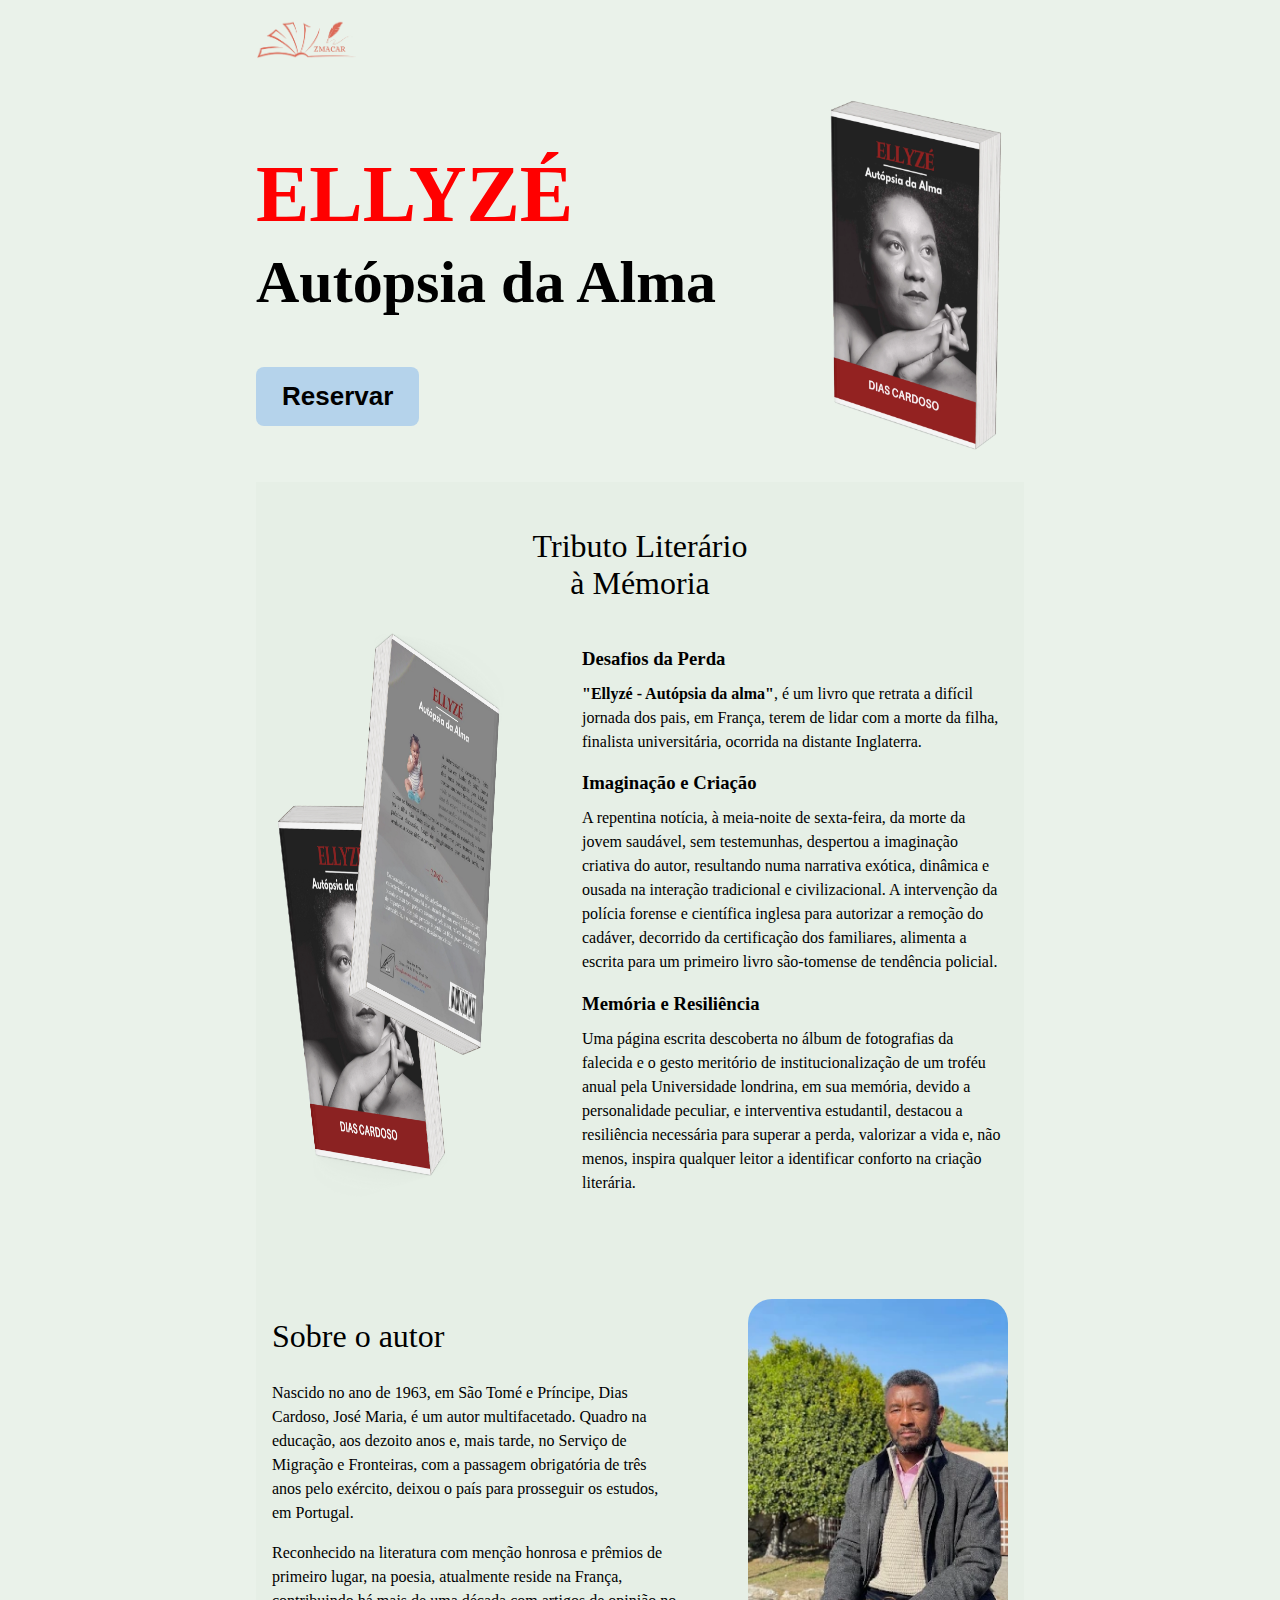
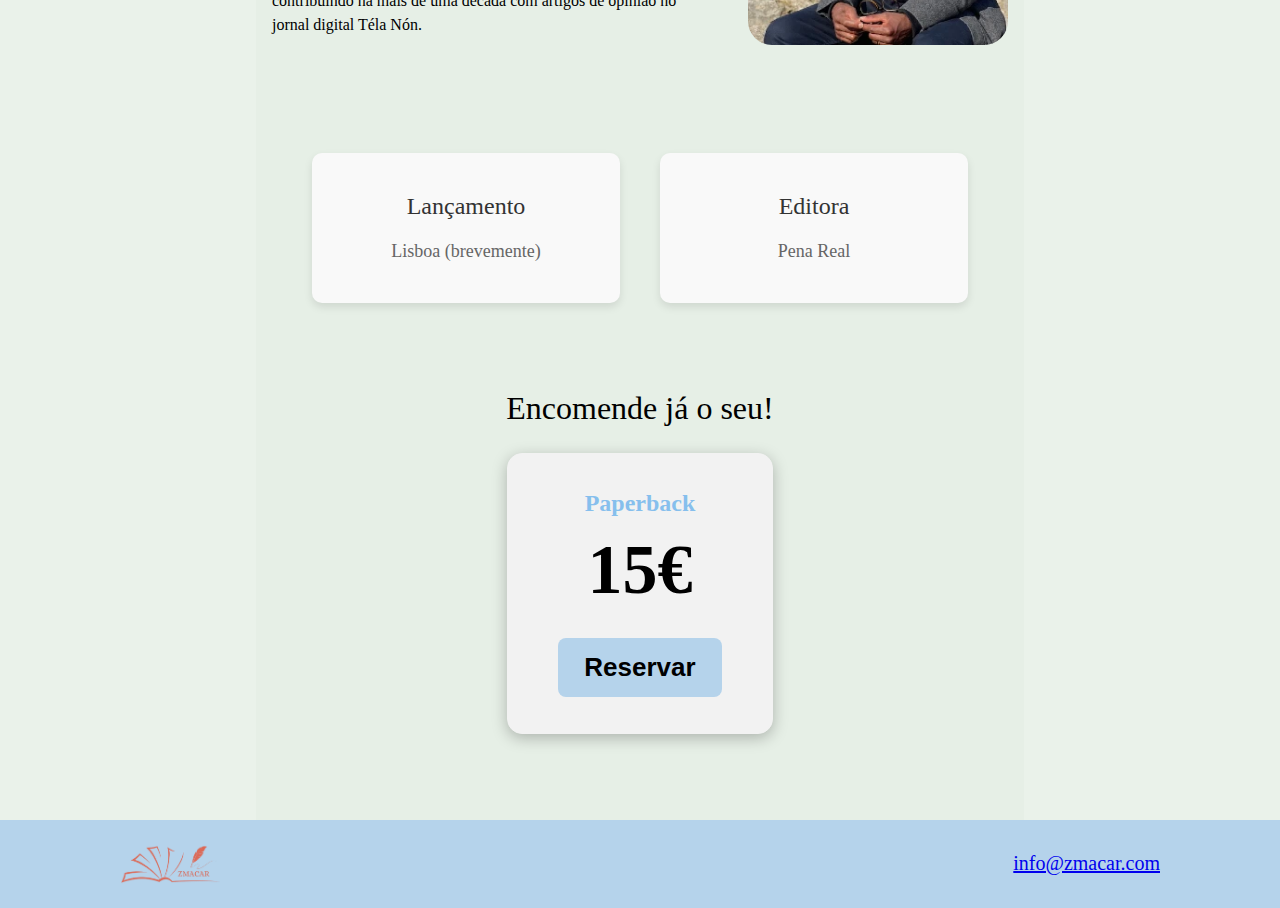
==== index.html @ e700d334 "Added display none to br in mobile version" ====
<!DOCTYPE html>
<html lang="en">
<head>
  <meta charset="UTF-8">
  <meta name="viewport" content="width=device-width, initial-scale=1.0">
  <link rel="icon" href="./images/assets/Favicon.png" type="image/x-icon">
  <title>ZMACAR</title>
  <link rel="stylesheet" href="style.css">
</head>
<body>
  <header>
    <nav>
      <img src="./images/assets/logo.webp" alt="site logo" class="logo">
    </nav>
    <div class="banner">
      <div class="banner-title">
        <h1>ELLYZÉ</h1>
        <h2>Autópsia da Alma</h2>
        <a href="https://buy.stripe.com/3csbJ98083k12888wA" class="btn-desktop">
          <button class="btn">Reservar</button>
        </a>
      </div>
      <img src="./images/assets/capa-color.webp" alt="Books Photos" class="book-cover">
      <a href="https://buy.stripe.com/3csbJ98083k12888wA" class="btn-mobile">
        <button class="btn">Reservar</button>
      </a>
    </div>
  </header>
  <main>
    <section class="book">
      <h2>Tributo Literário <br class="mobile-hide">à Mémoria</h2>
      <div class="book-description">
        <img src="./images/assets/new-cover.png" alt="Book Photos" class="description-cover">
        <div class="book-description-text">
          <div>
            <h3 class="paragraph-title">Desafios da Perda</h3>
            <p class="book-paragraph">
              <strong>"Ellyzé - Autópsia da alma"</strong>, é um livro que retrata a difícil jornada dos pais, em França, terem de lidar com a morte da filha, finalista universitária, ocorrida na distante Inglaterra.
            </p>
          </div>
          <div>
            <h3 class="paragraph-title">Imaginação e Criação</h3>
            <p class="book-paragraph">
              A repentina notícia, à meia-noite de sexta-feira, da morte da jovem saudável, sem testemunhas, despertou a imaginação criativa do autor, resultando numa narrativa exótica, dinâmica e ousada na interação tradicional e civilizacional. A intervenção da polícia forense e científica inglesa para autorizar a remoção do cadáver, decorrido da certificação dos familiares, alimenta a escrita para um primeiro livro são-tomense de tendência policial.
            </p>
          </div>
          <div>
            <h3 class="paragraph-title">Memória e Resiliência</h3>
            <p class="book-paragraph">
             Uma página escrita descoberta no álbum de fotografias da falecida e o gesto meritório de institucionalização de um troféu anual pela Universidade londrina, em sua memória, devido a personalidade peculiar, e interventiva estudantil, destacou a resiliência necessária para superar a perda, valorizar a vida e, não menos, inspira qualquer leitor a identificar conforto na criação literária.
            </p>
          </div>
        </div>
      </div>
    </section>
    <section class="author">
      <div class="author-infos">
        <h2>Sobre o autor</h2>
        <p class="author-paragraph">
          Nascido no ano de 1963, em São Tomé e Príncipe, Dias Cardoso, José Maria, é um autor multifacetado. Quadro na educação, aos dezoito anos e, mais tarde, no Serviço de Migração e Fronteiras, com a passagem obrigatória de três anos pelo exército, deixou o país para prosseguir os estudos, em Portugal.
        </p>
        <p class="author-paragraph">
         Reconhecido na literatura com menção honrosa e prêmios de primeiro lugar, na poesia, atualmente reside na França, contribuindo há mais de uma década com artigos de opinião no jornal digital Téla Nón.
        </p>
      </div>
      <img src="./images/assets/author.webp" alt="Author Photo" class="author-image">
    </section>
    <section class="launch-editor">
      <div class="launch">
        <h2>Lançamento</h2>
        <p>Lisboa (brevemente)</p>
      </div>
      <div class="editor">
        <a href="https://edicoespena.com/">
          <h2>Editora</h2>
          <p>Pena Real</p>
        </a>
      </div>
    </section>
    <section class="price">
      <h2>Encomende já o seu!</h2>
      <div class="card">
        <div class="card-content">
          <h3 class="card-title">Paperback</h3>
          <!-- <h3 class="card-title">ELLYZÉ <br>Autópsia da alma</h3> -->
          <p class="card-price">15€</p>
        </div>
        <!-- <div class="card-content infos">
          <p>capitulos</p>
          <p>outras coisas talvez</p>
        </div> -->
        <a href="https://buy.stripe.com/3csbJ98083k12888wA"><button class="btn">Reservar</button></a>
      </div>
    </section>
  </main>
  <footer>
    <nav>
      <div class="socials">
        <img src="./images/assets/logo.webp" alt="site logo" class="logo">
        <a href="mailto:info@zmacar.com">info@zmacar.com</a>
      </div>
    </nav>
  </footer>
</body>
</html>
---- style.css ----
body {
  background-color: #eaf2ea;
  width: 100%;
  margin: auto;
}

header {
  nav {
    margin-left: 8px;
    margin-top: 12px;
  }
  h1 {
    color: red;
  }
  .book-cover {
    display: block;
    margin: auto;
    width: 200px;
  }
  .banner {
    margin-bottom: 50px;
  }
  .banner-title {
    text-align: center;
    margin-bottom: 24px;
  }
}

.btn {
  border: 0px;
  background-color: #b5d3eb;
  padding: 14px 18px;
  font-size: 18px;
  font-weight: bold;
  border-radius: 8px;

  &:hover {
    color: #ffffff;
  }
}
.btn-desktop {
  display: none;
}
.btn-mobile {
  display: flex;
  align-items: center;
  justify-content: center;
  margin-top: 28px;
  text-decoration: none;
}

main {
  padding: 20px 16px;
  background-color: #e6efe6;

  h2 {
    font-weight: 100;
  }
  .description-cover {
    display: none;
  }
  .paragraph-title {
    margin-bottom: 0;
  }
  .book-paragraph {
    margin-top: 8px;
  }

  .book {
    margin: 24px 0;

    .mobile-hide {
      display: none;
    }
  }

  .author-image {
    display: block;
    margin: auto;
    width: 200px;
    border-radius: 20px;
  }

  .price {
    display: flex;
    flex-direction: column;
    align-items: center;
    margin: 36px 0 32px;
    text-align: center;
  }
  .card {
    border: 1px solid #f2f2f2;
    border-radius: 15px;
    width: 110px;
    box-shadow: 0px 4px 15px 0px rgba(0, 0, 0, 0.25);
    padding: 24px;
    background-color: #f2f2f2;
  }
  .card-content {
    padding: 0 0 16px;
  }
  .card-content h3,
  .card-content p {
    margin: 0;
    padding-left: 0;
  }
  /* .card .card-content:first-of-type {
    border-bottom: 1px solid #ded8d8;
  } */
  .card-title {
    font-size: 18px;
    color: #86bfed;
  }
  .card-price {
    font-size: 40px;
    font-weight: bold;
    margin-bottom: 16px;
  }
  .infos {
    padding: 24px 0;
  }
}

.launch-editor {
  display: flex;
  /* justify-content: space-around; */
  margin: 40px 0;
  padding: 0;
  /* background-color: #fff; */
  border-radius: 10px;
  /* box-shadow: 0px 4px 15px 0px rgba(0, 0, 0, 0.1); */

  a {
    text-decoration: none;
  }

  .launch,
  .editor {
    flex: 1;
    margin: 0 20px;
    text-align: center;
    padding: 0;
    background-color: #f9f9f9;
    border-radius: 10px;
    box-shadow: 0px 4px 8px rgba(0, 0, 0, 0.1);
  }

  .editor {
    display: flex;
    justify-content: center;
    align-items: center;
  }

  h2 {
    font-size: 20px;
    color: #333;
    margin-bottom: 10px;
  }

  p {
    font-size: 18px;
    color: #666;
  }

  .launch:hover,
  .editor:hover {
    background-color: #f0f0f0;
  }

  .launch:hover h2,
  .launch:hover p,
  .editor:hover h2,
  .editor:hover p {
    color: #444;
  }
}

.logo {
  width: 50px;
}

footer {
  position: absolute;
  width: 100%;
  right: 0;
  background-color: #b5d3eb;

  .socials {
    display: flex;
    padding: 24px;
    justify-content: space-between;
    align-items: center
  }
}

@media (min-width: 768px) {
  body {
    width: 768px;
  }

  header {
    margin-top: 20px;

    nav {
      margin-left: 0px;
    }
    h1 {
      font-size: 80px;
      margin-bottom: 0;
    }
    h2 {
      font-size: 60px;
      margin-top: 8px;
    }
    .book-cover {
      margin: 0;
      width: 216px;
    }
    .banner {
      margin: auto 0;
      display: flex;
      justify-content: space-between;
      padding: 32px 0;
    }
    .banner-title {
      text-align: left;
    }
  }

  .btn {
    padding: 14px 26px;
    font-size: 26px;
  }
  .btn-mobile {
    display: none;
  }
  .btn-desktop {
    display: block;
  }

  main {
    section {
      margin: 80px 0;
    }
    h2 {
      font-size: 32px;
      font-weight: 100;
    }
    p {
      line-height: 1.5;
    }
    .book {
      h2 {
        text-align: center;
      }
      .mobile-hide {
        display: block;
      }
    }
    .book-description {
      display: flex;
      gap: 70px;
    }
    .description-cover {
      display: block;
      width: 240px;
    }
    .paragraph-title {
      margin-bottom: 0;
    }
    .book-paragraph {
      margin-top: 12px;
    }

    .author {
      display: flex;
      gap: 70px;
    }
    .author-image {
      width: 260px;
      border-radius: 24px;
    }

    .price {
      display: flex;
      flex-direction: column;
      align-items: center;
      margin: 36px 0 66px;
    }
    .card {
      border: 1px solid #f2f2f2;
      border-radius: 15px;
      width: 26%;
      box-shadow: 0px 4px 15px 0px rgba(0, 0, 0, 0.25);
      padding: 36px;
      background-color: #f2f2f2;
    }
    .card-content {
      padding: 0 0 16px;
    }
    .card-content h3,
    .card-content p {
      margin: 0;
      padding-left: 0;
    }
    /* .card .card-content:first-of-type {
      border-bottom: 1px solid #ded8d8;
    } */
    .card-title {
      font-size: 24px;
      color: #86bfed;
    }
    .card-price {
      font-size: 70px;
      font-weight: bold;
      margin-bottom: 16px;
    }
    .infos {
      padding: 24px 0;
    }
  }

  .launch-editor {
    justify-content: space-around;
    margin: 40px 0;
    padding: 20px;

    .launch,
    .editor {
      flex: 1;
      margin: 0 20px;
      text-align: center;
      padding: 20px;
      background-color: #f9f9f9;
      border-radius: 10px;
      box-shadow: 0px 4px 8px rgba(0, 0, 0, 0.1);
    }

    .editor {
      display: flex;
      justify-content: center;
      align-items: center;
    }

    h2 {
      font-size: 24px;
    }
  }

  footer {
    position: absolute;
    width: 100%;
    right: 0;
    background-color: #b5d3eb;

    .socials {
      padding: 24px 120px;

      a {
        font-size: 20px;
      }
    }
  }
  .logo {
    width: 100px;
  }
}
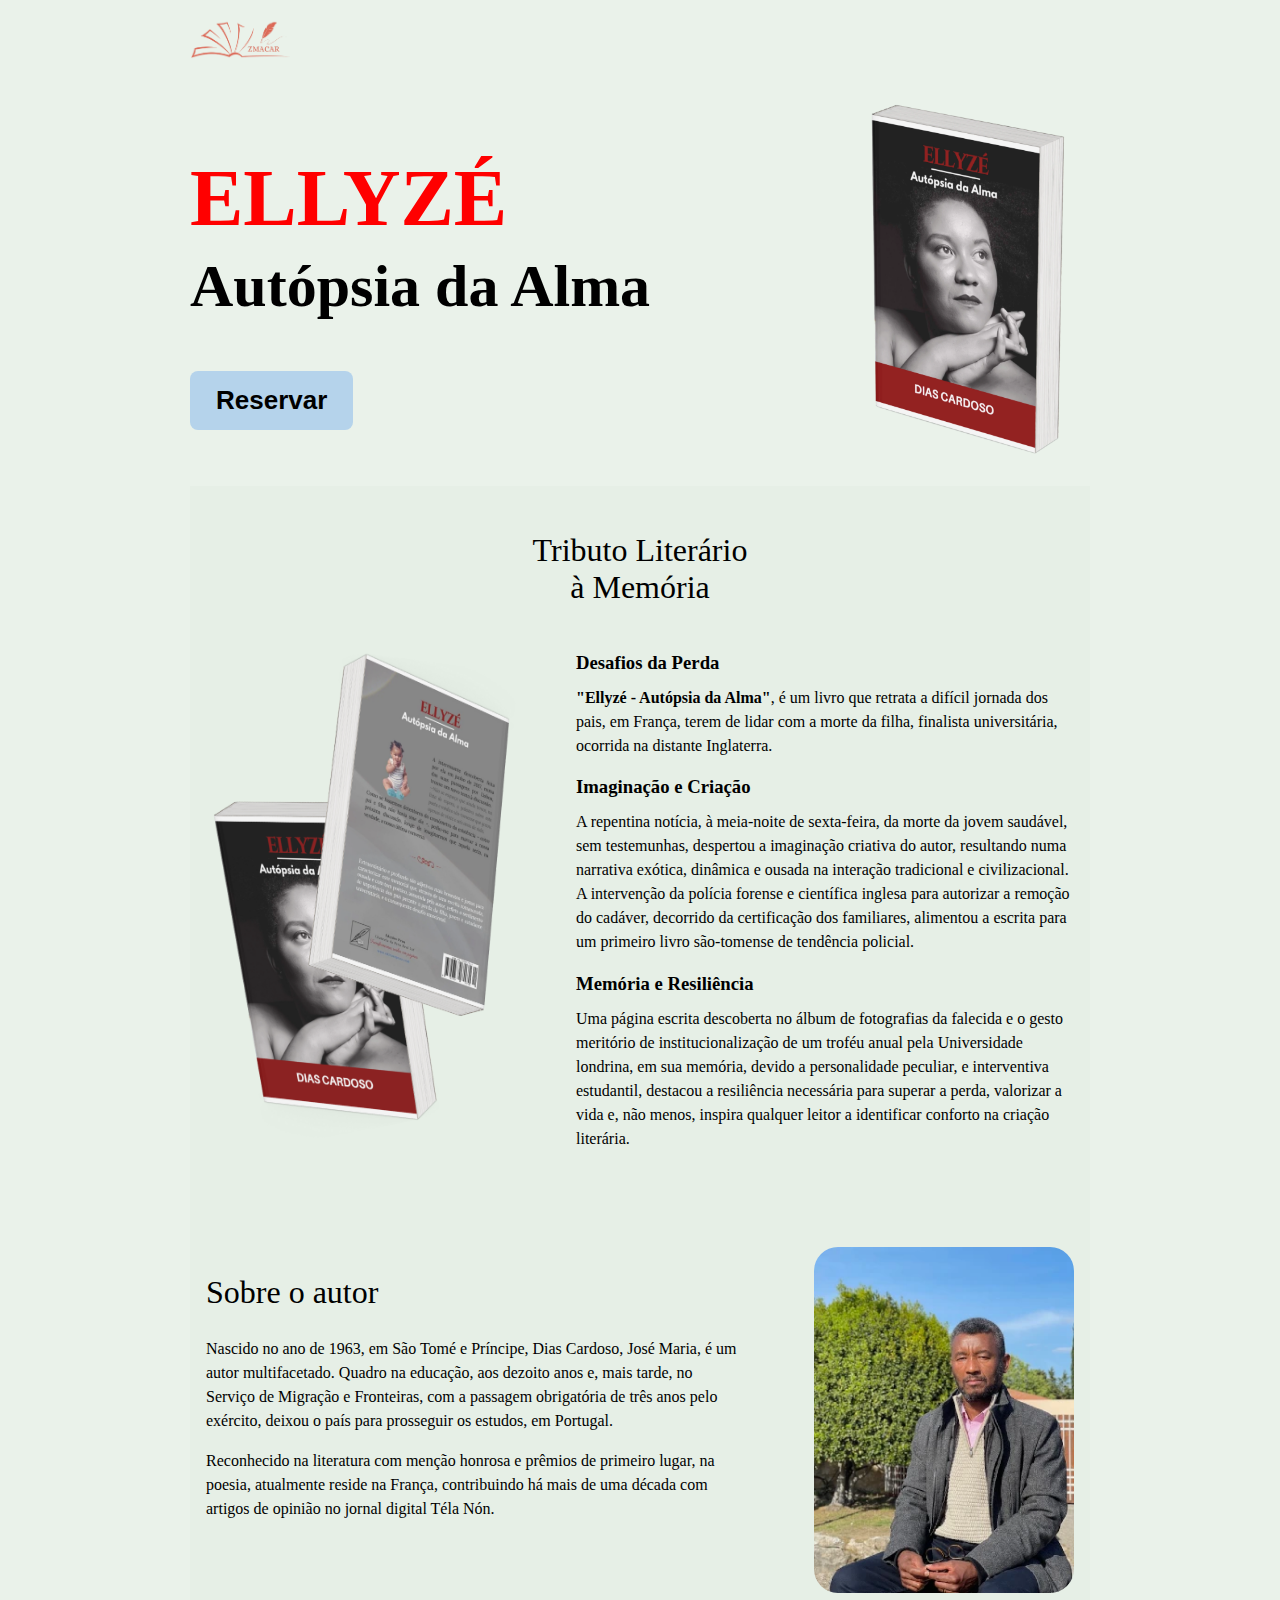
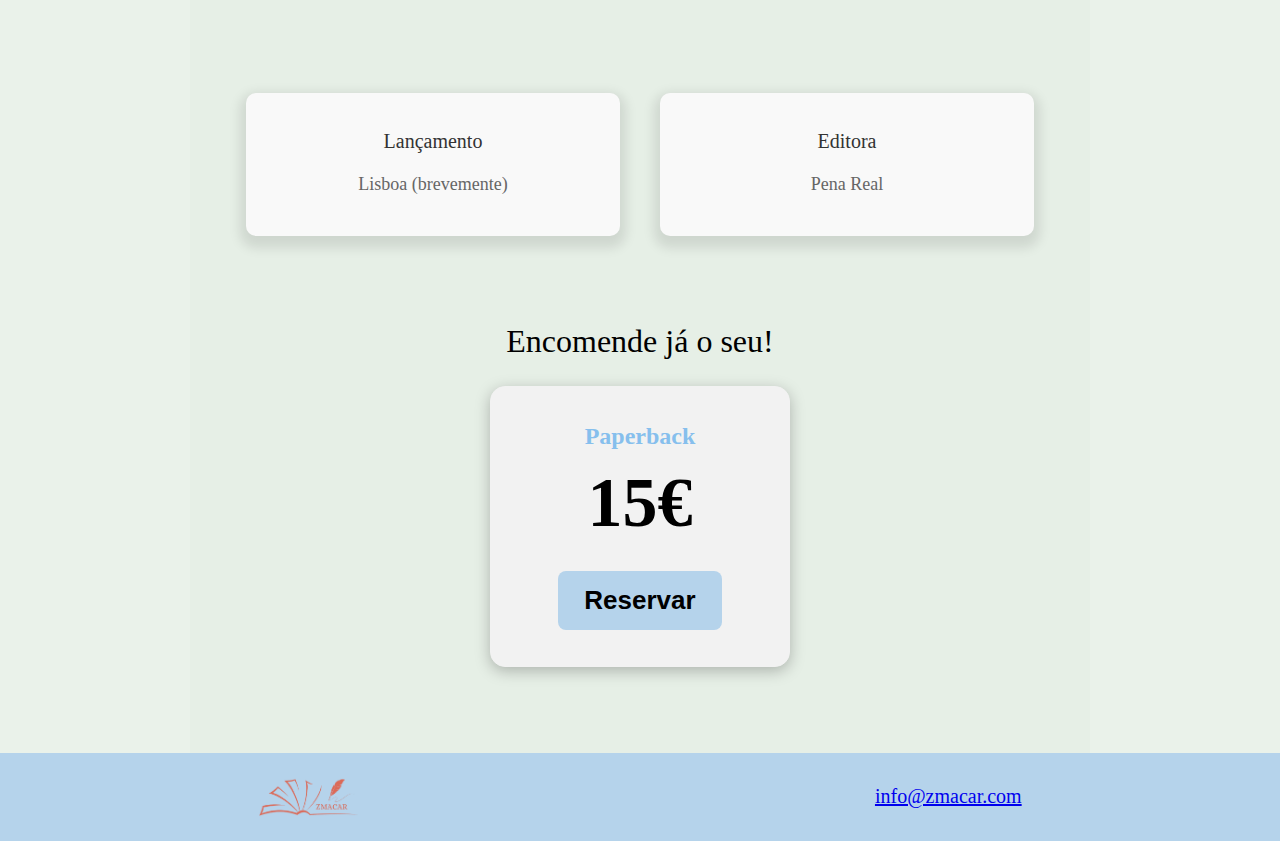
==== commit e8d8ebc2: "Updated syntax errors" ====
--- a/index.html
+++ b/index.html
@@ -28,20 +28,20 @@
   </header>
   <main>
     <section class="book">
-      <h2>Tributo Literário <br class="mobile-hide">à Mémoria</h2>
+      <h2>Tributo Literário <br class="mobile-hide">à Memória</h2>
       <div class="book-description">
         <img src="./images/assets/new-cover.png" alt="Book Photos" class="description-cover">
         <div class="book-description-text">
           <div>
             <h3 class="paragraph-title">Desafios da Perda</h3>
             <p class="book-paragraph">
-              <strong>"Ellyzé - Autópsia da alma"</strong>, é um livro que retrata a difícil jornada dos pais, em França, terem de lidar com a morte da filha, finalista universitária, ocorrida na distante Inglaterra.
+              <strong>"Ellyzé - Autópsia da Alma"</strong>, é um livro que retrata a difícil jornada dos pais, em França, terem de lidar com a morte da filha, finalista universitária, ocorrida na distante Inglaterra.
             </p>
           </div>
           <div>
             <h3 class="paragraph-title">Imaginação e Criação</h3>
             <p class="book-paragraph">
-              A repentina notícia, à meia-noite de sexta-feira, da morte da jovem saudável, sem testemunhas, despertou a imaginação criativa do autor, resultando numa narrativa exótica, dinâmica e ousada na interação tradicional e civilizacional. A intervenção da polícia forense e científica inglesa para autorizar a remoção do cadáver, decorrido da certificação dos familiares, alimenta a escrita para um primeiro livro são-tomense de tendência policial.
+              A repentina notícia, à meia-noite de sexta-feira, da morte da jovem saudável, sem testemunhas, despertou a imaginação criativa do autor, resultando numa narrativa exótica, dinâmica e ousada na interação tradicional e civilizacional. A intervenção da polícia forense e científica inglesa para autorizar a remoção do cadáver, decorrido da certificação dos familiares, alimentou a escrita para um primeiro livro são-tomense de tendência policial.
             </p>
           </div>
           <div>
--- a/style.css
+++ b/style.css
@@ -5,25 +5,31 @@
 }
 
 header {
-  nav {
-    margin-left: 8px;
-    margin-top: 12px;
-  }
-  h1 {
-    color: red;
-  }
-  .book-cover {
-    display: block;
-    margin: auto;
-    width: 200px;
-  }
-  .banner {
-    margin-bottom: 50px;
-  }
-  .banner-title {
-    text-align: center;
-    margin-bottom: 24px;
-  }
+  margin-top: 20px;
+}
+
+header nav {
+  margin-left: 8px;
+  margin-top: 12px;
+}
+
+header h1 {
+  color: red;
+}
+
+header .book-cover {
+  display: block;
+  margin: auto;
+  width: 200px;
+}
+
+header .banner {
+  margin-bottom: 50px;
+}
+
+header .banner-title {
+  text-align: center;
+  margin-bottom: 24px;
 }
 
 .btn {
@@ -33,14 +39,16 @@
   font-size: 18px;
   font-weight: bold;
   border-radius: 8px;
-
-  &:hover {
-    color: #ffffff;
-  }
-}
+}
+
+.btn:hover {
+  color: #ffffff;
+}
+
 .btn-desktop {
   display: none;
 }
+
 .btn-mobile {
   display: flex;
   align-items: center;
@@ -52,127 +60,136 @@
 main {
   padding: 20px 16px;
   background-color: #e6efe6;
-
-  h2 {
-    font-weight: 100;
-  }
-  .description-cover {
-    display: none;
-  }
-  .paragraph-title {
-    margin-bottom: 0;
-  }
-  .book-paragraph {
-    margin-top: 8px;
-  }
-
-  .book {
-    margin: 24px 0;
-
-    .mobile-hide {
-      display: none;
-    }
-  }
-
-  .author-image {
-    display: block;
-    margin: auto;
-    width: 200px;
-    border-radius: 20px;
-  }
-
-  .price {
-    display: flex;
-    flex-direction: column;
-    align-items: center;
-    margin: 36px 0 32px;
-    text-align: center;
-  }
-  .card {
-    border: 1px solid #f2f2f2;
-    border-radius: 15px;
-    width: 110px;
-    box-shadow: 0px 4px 15px 0px rgba(0, 0, 0, 0.25);
-    padding: 24px;
-    background-color: #f2f2f2;
-  }
-  .card-content {
-    padding: 0 0 16px;
-  }
-  .card-content h3,
-  .card-content p {
-    margin: 0;
-    padding-left: 0;
-  }
-  /* .card .card-content:first-of-type {
-    border-bottom: 1px solid #ded8d8;
-  } */
-  .card-title {
-    font-size: 18px;
-    color: #86bfed;
-  }
-  .card-price {
-    font-size: 40px;
-    font-weight: bold;
-    margin-bottom: 16px;
-  }
-  .infos {
-    padding: 24px 0;
-  }
+}
+
+main h2 {
+  font-weight: 100;
+}
+
+main .description-cover {
+  display: none;
+}
+
+main .paragraph-title {
+  margin-bottom: 0;
+}
+
+main .book-paragraph {
+  margin-top: 8px;
+}
+
+main .book {
+  margin: 24px 0;
+}
+
+main .book .mobile-hide {
+  display: none;
+}
+
+main .author-image {
+  display: block;
+  margin: auto;
+  width: 200px;
+  border-radius: 20px;
+}
+
+main .price {
+  display: flex;
+  flex-direction: column;
+  align-items: center;
+  margin: 36px 0 32px;
+  text-align: center;
+}
+
+main .card {
+  border: 1px solid #f2f2f2;
+  border-radius: 15px;
+  width: 110px;
+  box-shadow: 0px 4px 15px 0px rgba(0, 0, 0, 0.25);
+  padding: 24px;
+  background-color: #f2f2f2;
+}
+
+main .card-content {
+  padding: 0 0 16px;
+}
+
+main .card-content h3,
+main .card-content p {
+  margin: 0;
+  padding-left: 0;
+}
+
+main .card-title {
+  font-size: 18px;
+  color: #86bfed;
+}
+
+main .card-price {
+  font-size: 40px;
+  font-weight: bold;
+  margin-bottom: 16px;
+}
+
+main .infos {
+  padding: 24px 0;
 }
 
 .launch-editor {
   display: flex;
-  /* justify-content: space-around; */
   margin: 40px 0;
   padding: 0;
-  /* background-color: #fff; */
   border-radius: 10px;
-  /* box-shadow: 0px 4px 15px 0px rgba(0, 0, 0, 0.1); */
-
-  a {
-    text-decoration: none;
-  }
-
-  .launch,
-  .editor {
-    flex: 1;
-    margin: 0 20px;
-    text-align: center;
-    padding: 0;
-    background-color: #f9f9f9;
-    border-radius: 10px;
-    box-shadow: 0px 4px 8px rgba(0, 0, 0, 0.1);
-  }
-
-  .editor {
-    display: flex;
-    justify-content: center;
-    align-items: center;
-  }
-
-  h2 {
-    font-size: 20px;
-    color: #333;
-    margin-bottom: 10px;
-  }
-
-  p {
-    font-size: 18px;
-    color: #666;
-  }
-
-  .launch:hover,
-  .editor:hover {
-    background-color: #f0f0f0;
-  }
-
-  .launch:hover h2,
-  .launch:hover p,
-  .editor:hover h2,
-  .editor:hover p {
-    color: #444;
-  }
+}
+
+.launch-editor a {
+  text-decoration: none;
+}
+
+.launch-editor .launch,
+.launch-editor .editor {
+  flex: 1;
+  margin: 0 12px;
+  text-align: center;
+  padding: 0;
+  background-color: #f9f9f9;
+  border-radius: 10px;
+  box-shadow: 0px 6px 12px 6px rgba(0, 0, 0, 0.1);
+}
+
+.launch-editor .editor {
+  display: flex;
+  justify-content: center;
+  align-items: center;
+}
+
+.launch-editor h2 {
+  font-size: 20px;
+  color: #333;
+  margin-bottom: 10px;
+}
+
+.launch-editor p {
+  font-size: 18px;
+  color: #666;
+}
+
+.launch-editor .launch:hover,
+.launch-editor .editor:hover,
+.launch-editor .launch:active,
+.launch-editor .editor:active {
+  background-color: #f0f0f0;
+}
+
+.launch-editor .launch:hover h2,
+.launch-editor .launch:hover p,
+.launch-editor .editor:hover h2,
+.launch-editor .editor:hover p,
+.launch-editor .launch:active h2,
+.launch-editor .launch:active p,
+.launch-editor .editor:active h2,
+.launch-editor .editor:active p {
+  color: #444;
 }
 
 .logo {
@@ -184,183 +201,180 @@
   width: 100%;
   right: 0;
   background-color: #b5d3eb;
-
-  .socials {
-    display: flex;
-    padding: 24px;
-    justify-content: space-between;
-    align-items: center
-  }
+}
+
+footer .socials {
+  display: flex;
+  padding: 24px;
+  justify-content: space-between;
+  align-items: center;
 }
 
 @media (min-width: 768px) {
   body {
-    width: 768px;
+    width: 900px;
   }
 
   header {
     margin-top: 20px;
-
-    nav {
-      margin-left: 0px;
-    }
-    h1 {
-      font-size: 80px;
-      margin-bottom: 0;
-    }
-    h2 {
-      font-size: 60px;
-      margin-top: 8px;
-    }
-    .book-cover {
-      margin: 0;
-      width: 216px;
-    }
-    .banner {
-      margin: auto 0;
-      display: flex;
-      justify-content: space-between;
-      padding: 32px 0;
-    }
-    .banner-title {
-      text-align: left;
-    }
+  }
+
+  header nav {
+    margin-left: 0px;
+  }
+
+  header h1 {
+    font-size: 80px;
+    margin-bottom: 0;
+  }
+
+  header h2 {
+    font-size: 60px;
+    margin-top: 8px;
+  }
+
+  header .book-cover {
+    margin: 0;
+    width: 244px;
+  }
+
+  header .banner {
+    margin: auto 0;
+    display: flex;
+    justify-content: space-between;
+    padding: 36px 0 32px;
+  }
+
+  header .banner-title {
+    text-align: left;
   }
 
   .btn {
     padding: 14px 26px;
     font-size: 26px;
   }
+
   .btn-mobile {
     display: none;
   }
+
   .btn-desktop {
     display: block;
   }
 
-  main {
-    section {
-      margin: 80px 0;
-    }
-    h2 {
-      font-size: 32px;
-      font-weight: 100;
-    }
-    p {
-      line-height: 1.5;
-    }
-    .book {
-      h2 {
-        text-align: center;
-      }
-      .mobile-hide {
-        display: block;
-      }
-    }
-    .book-description {
-      display: flex;
-      gap: 70px;
-    }
-    .description-cover {
-      display: block;
-      width: 240px;
-    }
-    .paragraph-title {
-      margin-bottom: 0;
-    }
-    .book-paragraph {
-      margin-top: 12px;
-    }
-
-    .author {
-      display: flex;
-      gap: 70px;
-    }
-    .author-image {
-      width: 260px;
-      border-radius: 24px;
-    }
-
-    .price {
-      display: flex;
-      flex-direction: column;
-      align-items: center;
-      margin: 36px 0 66px;
-    }
-    .card {
-      border: 1px solid #f2f2f2;
-      border-radius: 15px;
-      width: 26%;
-      box-shadow: 0px 4px 15px 0px rgba(0, 0, 0, 0.25);
-      padding: 36px;
-      background-color: #f2f2f2;
-    }
-    .card-content {
-      padding: 0 0 16px;
-    }
-    .card-content h3,
-    .card-content p {
-      margin: 0;
-      padding-left: 0;
-    }
-    /* .card .card-content:first-of-type {
-      border-bottom: 1px solid #ded8d8;
-    } */
-    .card-title {
-      font-size: 24px;
-      color: #86bfed;
-    }
-    .card-price {
-      font-size: 70px;
-      font-weight: bold;
-      margin-bottom: 16px;
-    }
-    .infos {
-      padding: 24px 0;
-    }
+  main section {
+    margin: 80px 0;
+  }
+
+  main h2 {
+    font-size: 32px;
+    font-weight: 100;
+  }
+
+  main p {
+    line-height: 1.5;
+  }
+
+  main .book h2 {
+    text-align: center;
+  }
+
+  main .book .mobile-hide {
+    display: block;
+  }
+
+  main .book-description {
+    display: flex;
+    align-items: center;
+    gap: 50px;
+  }
+
+  main .description-cover {
+    display: block;
+    width: 320px;
+    height: 500px;
+  }
+
+  main .paragraph-title {
+    margin-bottom: 0;
+  }
+
+  main .book-paragraph {
+    margin-top: 12px;
+  }
+
+  main .author {
+    display: flex;
+    gap: 70px;
+  }
+
+  main .author-image {
+    width: 260px;
+    border-radius: 24px;
+  }
+
+  main .price {
+    display: flex;
+    flex-direction: column;
+    align-items: center;
+    margin: 36px 0 66px;
+  }
+
+  main .card {
+    border: 1px solid #f2f2f2;
+    border-radius: 15px;
+    width: 26%;
+    box-shadow: 0px 4px 15px 0px rgba(0, 0, 0, 0.25);
+    padding: 36px;
+    background-color: #f2f2f2;
+  }
+
+  main .card-content {
+    padding: 0 0 16px;
+  }
+
+  main .card-content h3,
+  main .card-content p {
+    margin: 0;
+    padding-left: 0;
+  }
+
+  main .card-title {
+    font-size: 24px;
+    color: #86bfed;
+  }
+
+  main .card-price {
+    font-size: 70px;
+    font-weight: bold;
+    margin-bottom: 16px;
+  }
+
+  main .infos {
+    padding: 24px 0;
   }
 
   .launch-editor {
     justify-content: space-around;
     margin: 40px 0;
     padding: 20px;
-
-    .launch,
-    .editor {
-      flex: 1;
-      margin: 0 20px;
-      text-align: center;
-      padding: 20px;
-      background-color: #f9f9f9;
-      border-radius: 10px;
-      box-shadow: 0px 4px 8px rgba(0, 0, 0, 0.1);
-    }
-
-    .editor {
-      display: flex;
-      justify-content: center;
-      align-items: center;
-    }
-
-    h2 {
-      font-size: 24px;
-    }
-  }
-
-  footer {
-    position: absolute;
-    width: 100%;
-    right: 0;
-    background-color: #b5d3eb;
-
-    .socials {
-      padding: 24px 120px;
-
-      a {
-        font-size: 20px;
-      }
-    }
-  }
+  }
+
+  .launch-editor .launch,
+  .launch-editor .editor {
+    margin: 0 20px;
+    padding: 20px;
+  }
+
+  footer .socials {
+    padding: 24px 0px;
+    justify-content: space-around;
+  }
+
+  footer .socials a {
+    font-size: 20px;
+  }
+
   .logo {
     width: 100px;
   }
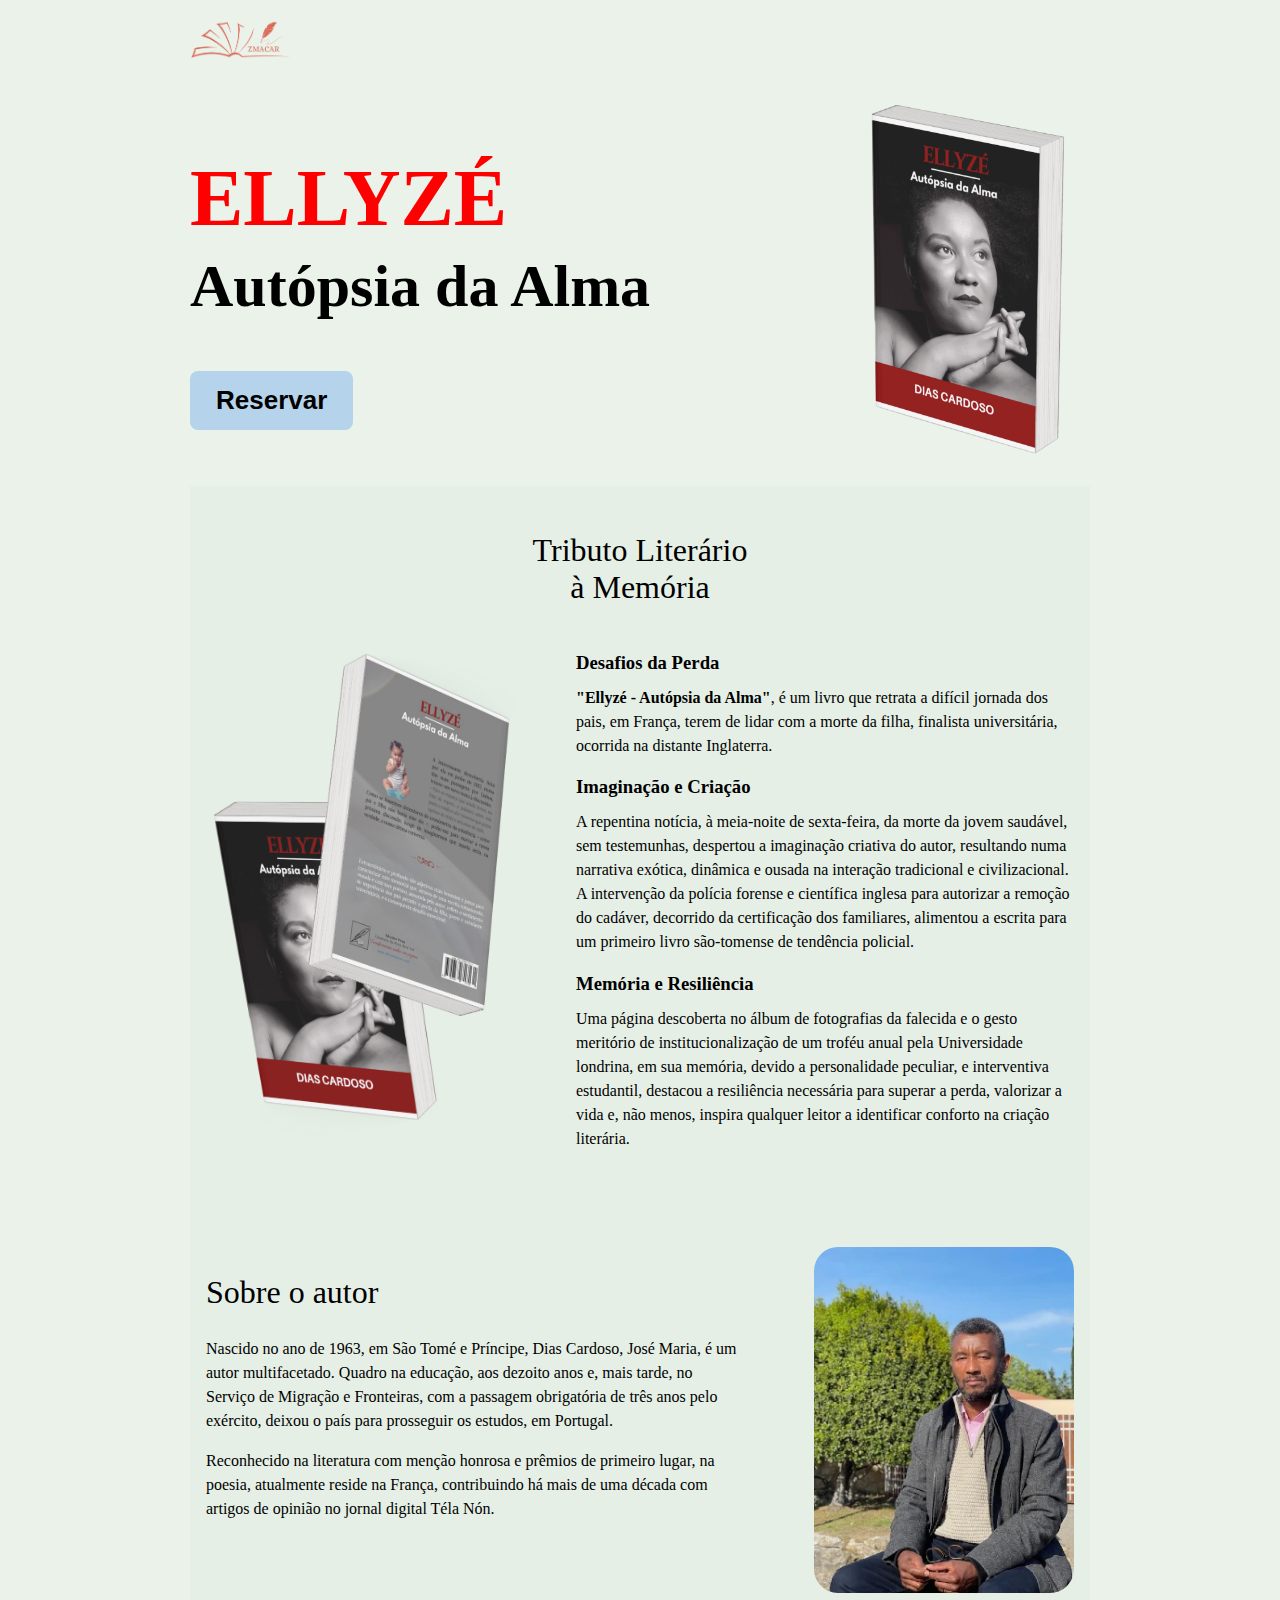
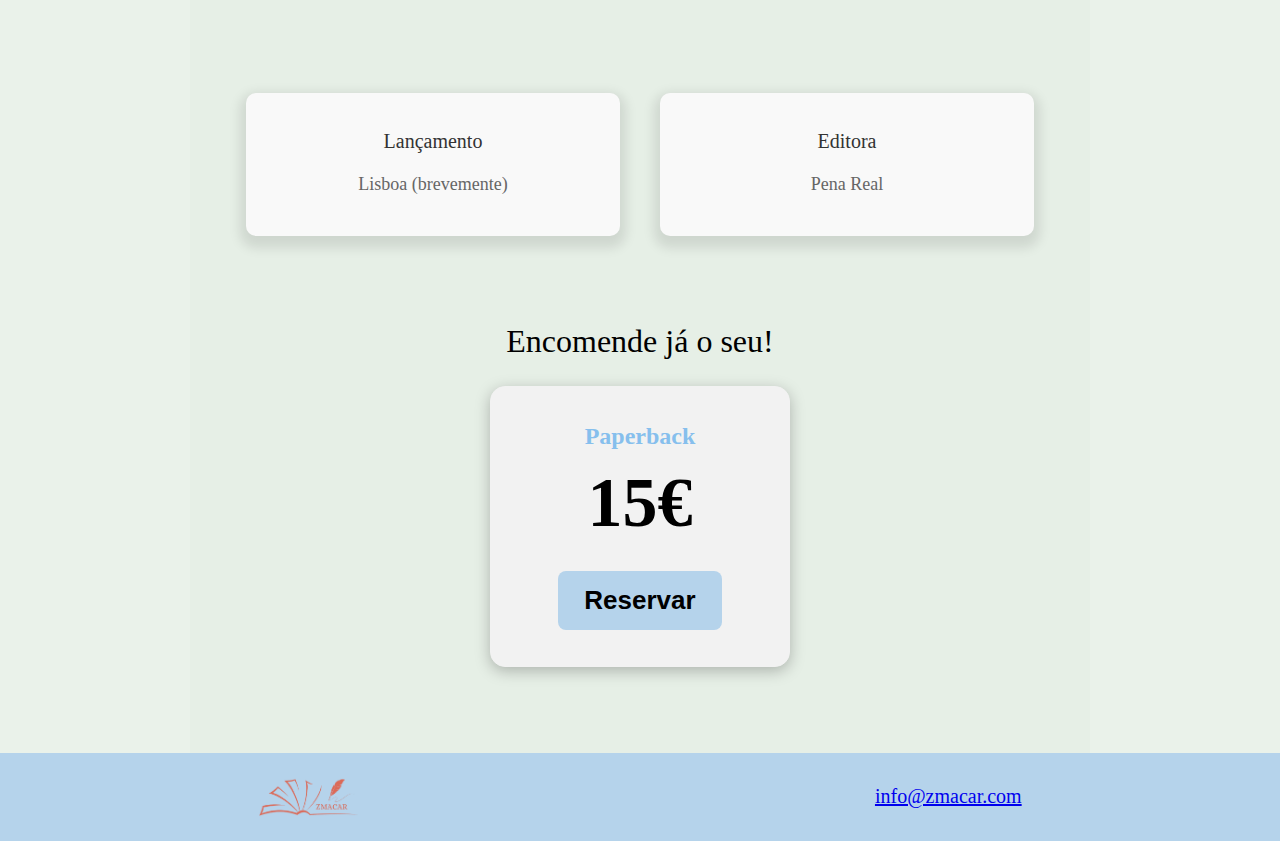
==== commit 2e58d177: "Removed 'escrita' in section book" ====
--- a/index.html
+++ b/index.html
@@ -47,7 +47,7 @@
           <div>
             <h3 class="paragraph-title">Memória e Resiliência</h3>
             <p class="book-paragraph">
-             Uma página escrita descoberta no álbum de fotografias da falecida e o gesto meritório de institucionalização de um troféu anual pela Universidade londrina, em sua memória, devido a personalidade peculiar, e interventiva estudantil, destacou a resiliência necessária para superar a perda, valorizar a vida e, não menos, inspira qualquer leitor a identificar conforto na criação literária.
+             Uma página descoberta no álbum de fotografias da falecida e o gesto meritório de institucionalização de um troféu anual pela Universidade londrina, em sua memória, devido a personalidade peculiar, e interventiva estudantil, destacou a resiliência necessária para superar a perda, valorizar a vida e, não menos, inspira qualquer leitor a identificar conforto na criação literária.
             </p>
           </div>
         </div>
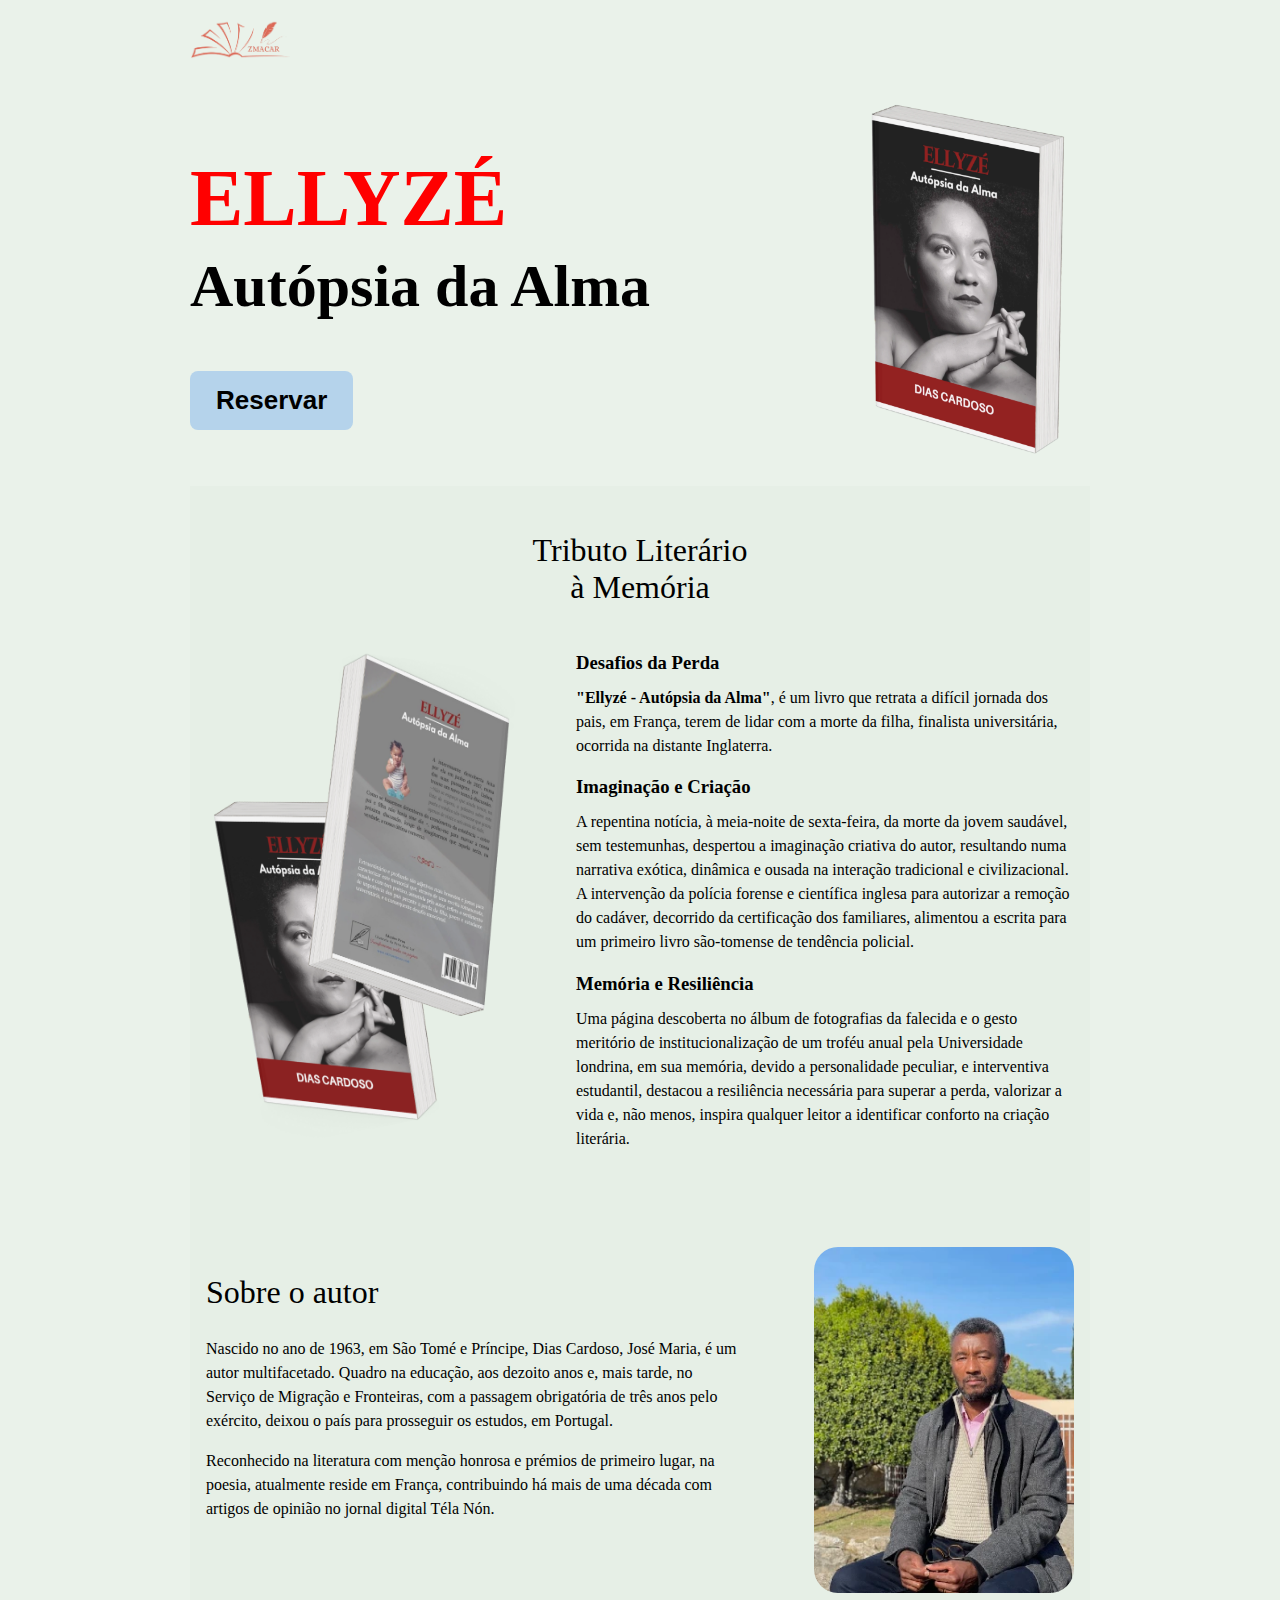
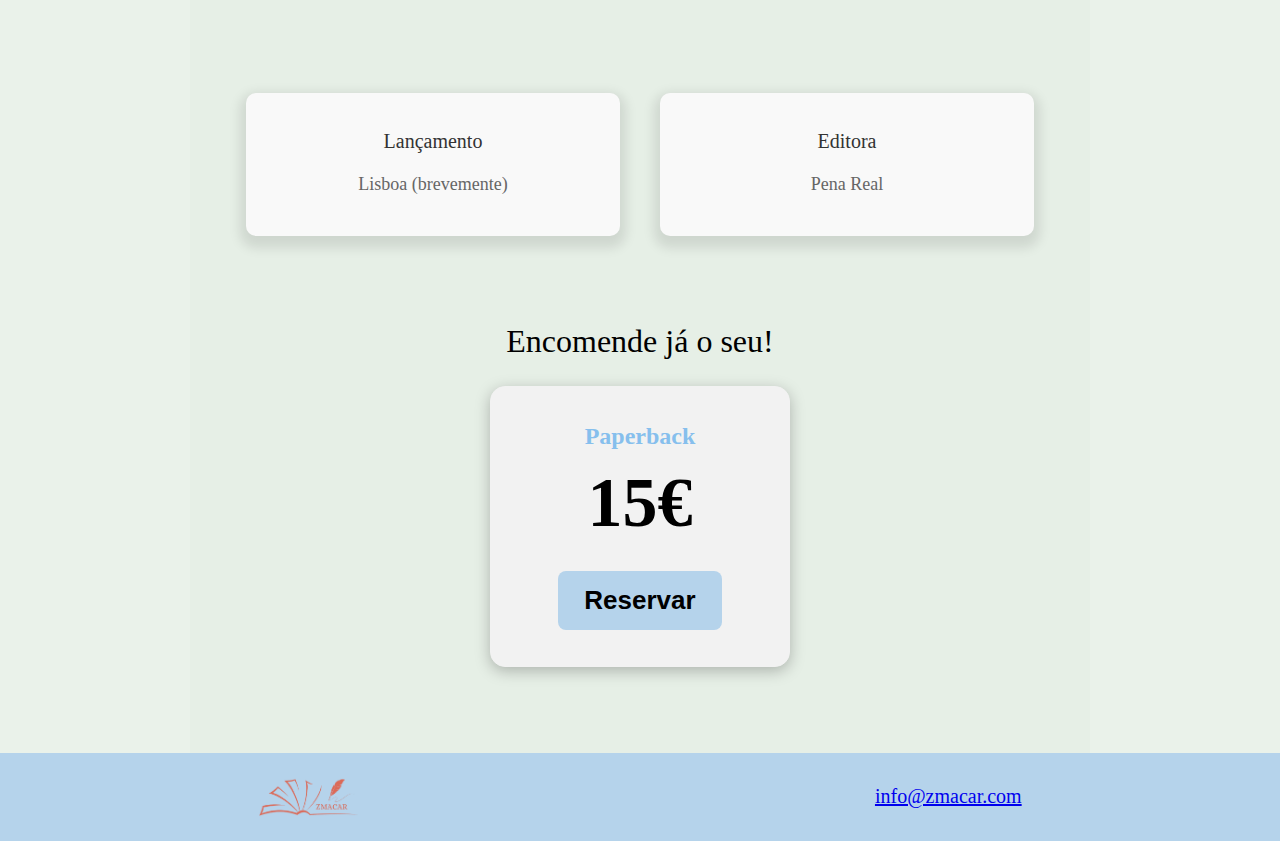
==== commit e9871869: "Orthograph correction" ====
--- a/index.html
+++ b/index.html
@@ -60,7 +60,7 @@
           Nascido no ano de 1963, em São Tomé e Príncipe, Dias Cardoso, José Maria, é um autor multifacetado. Quadro na educação, aos dezoito anos e, mais tarde, no Serviço de Migração e Fronteiras, com a passagem obrigatória de três anos pelo exército, deixou o país para prosseguir os estudos, em Portugal.
         </p>
         <p class="author-paragraph">
-         Reconhecido na literatura com menção honrosa e prêmios de primeiro lugar, na poesia, atualmente reside na França, contribuindo há mais de uma década com artigos de opinião no jornal digital Téla Nón.
+         Reconhecido na literatura com menção honrosa e prémios de primeiro lugar, na poesia, atualmente reside em França, contribuindo há mais de uma década com artigos de opinião no jornal digital Téla Nón.
         </p>
       </div>
       <img src="./images/assets/author.webp" alt="Author Photo" class="author-image">
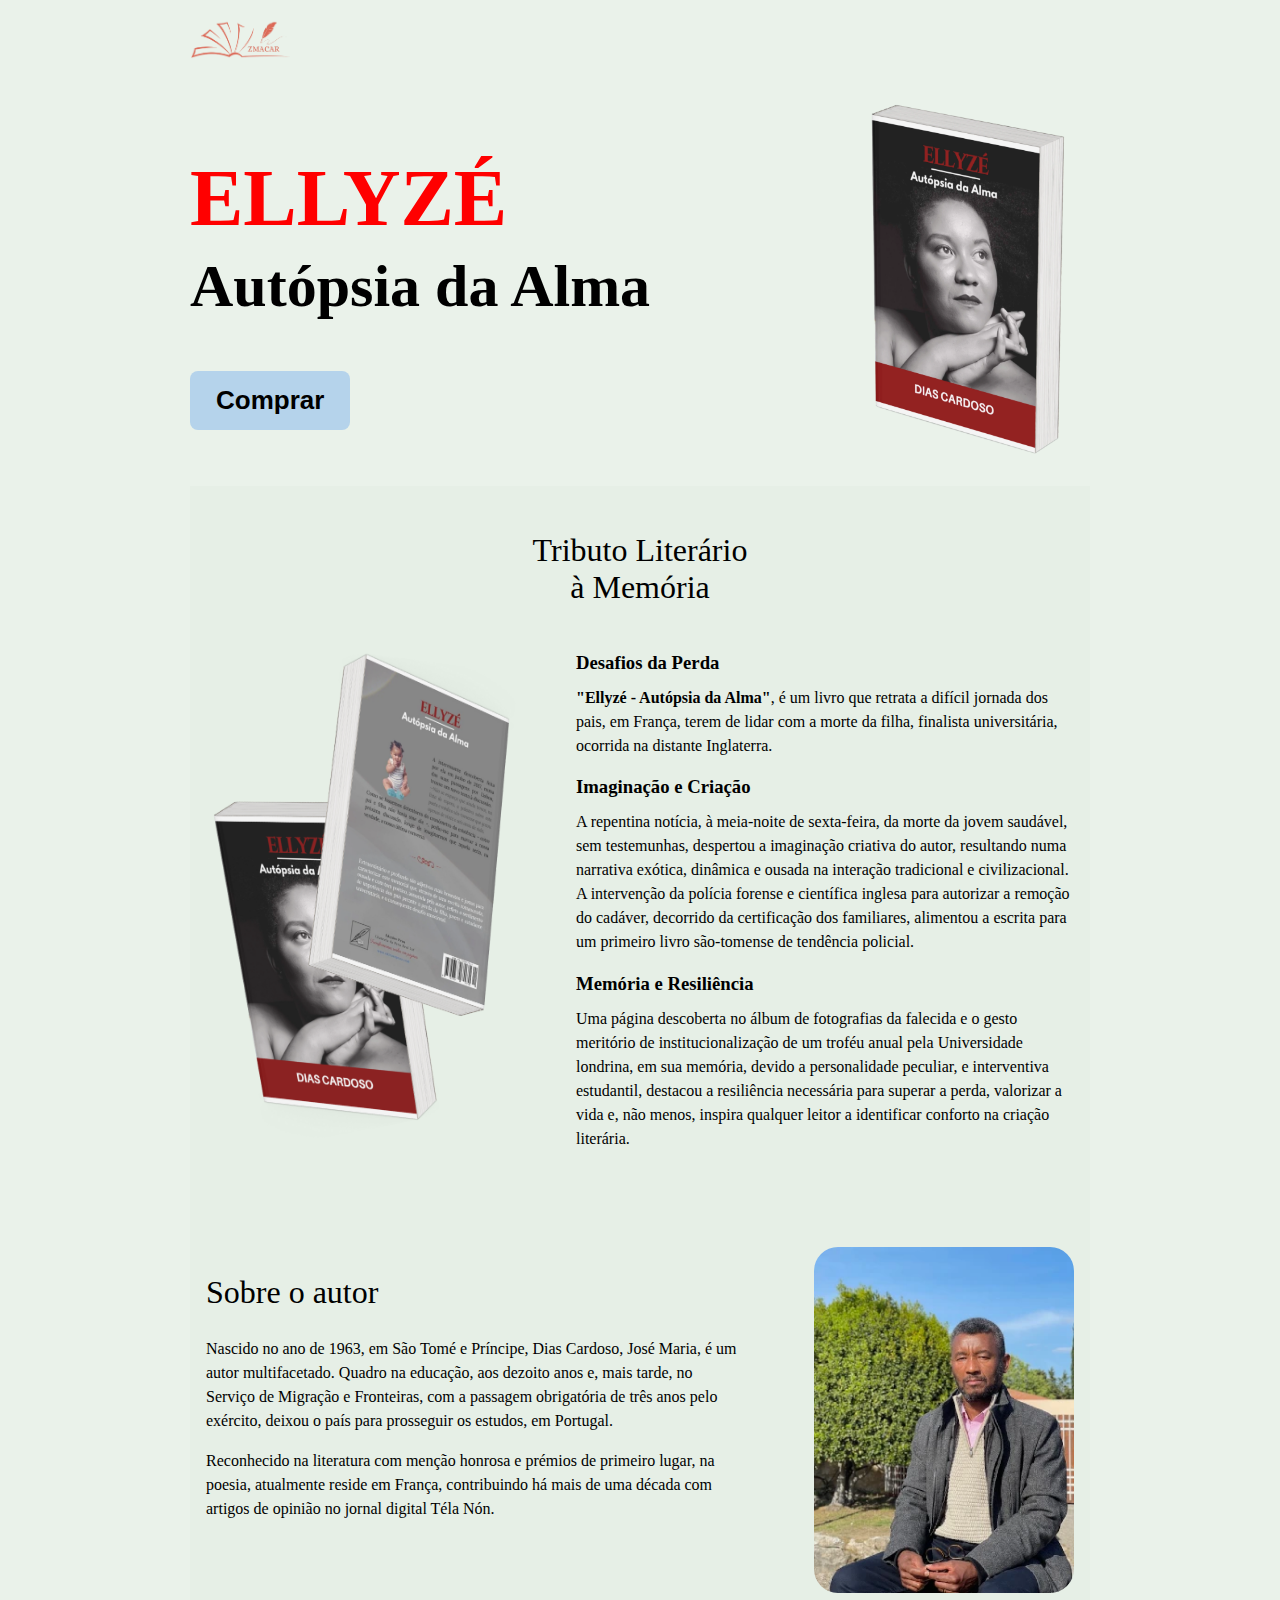
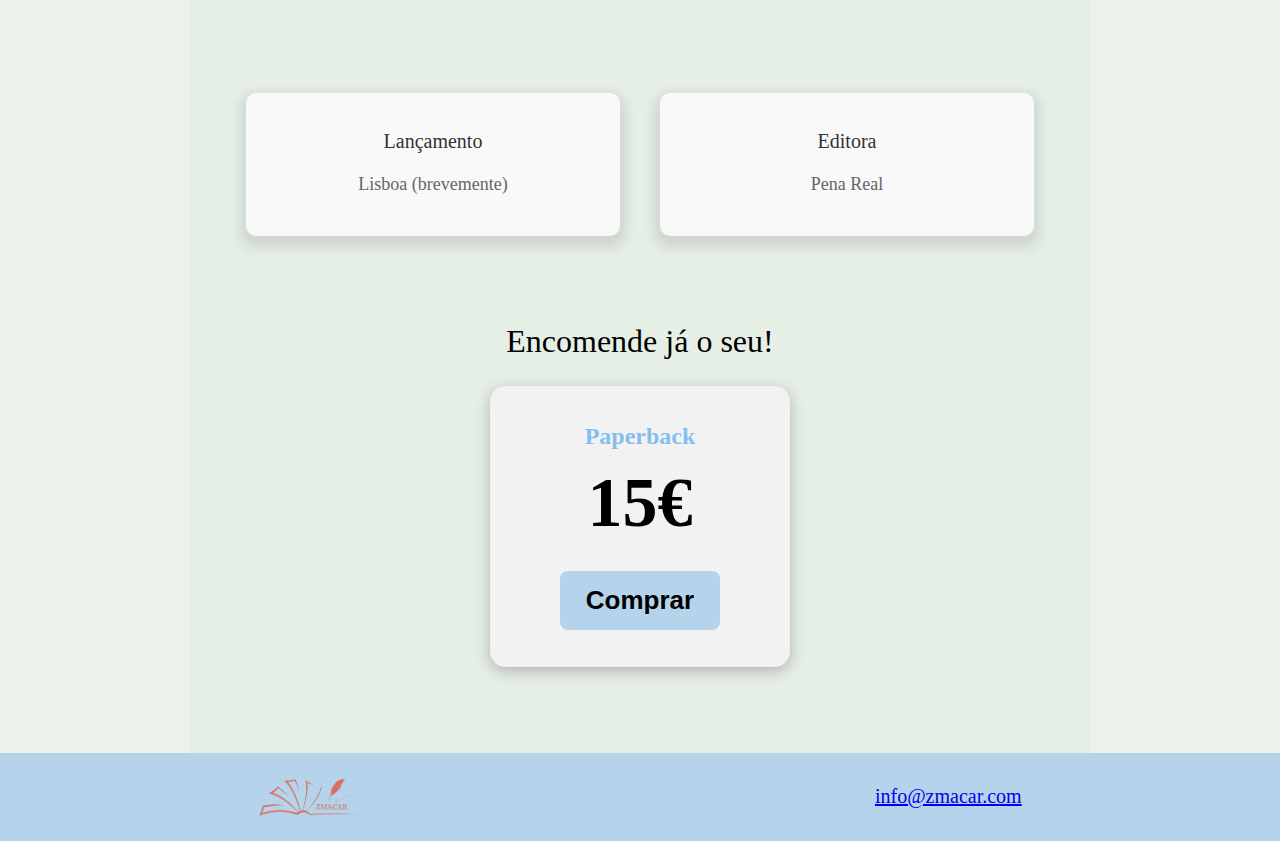
==== commit 90d7614c: "Updated reservar to comprar" ====
--- a/index.html
+++ b/index.html
@@ -17,12 +17,12 @@
         <h1>ELLYZÉ</h1>
         <h2>Autópsia da Alma</h2>
         <a href="https://buy.stripe.com/3csbJ98083k12888wA" class="btn-desktop">
-          <button class="btn">Reservar</button>
+          <button class="btn">Comprar</button>
         </a>
       </div>
       <img src="./images/assets/capa-color.webp" alt="Books Photos" class="book-cover">
       <a href="https://buy.stripe.com/3csbJ98083k12888wA" class="btn-mobile">
-        <button class="btn">Reservar</button>
+        <button class="btn">Comprar</button>
       </a>
     </div>
   </header>
@@ -89,7 +89,7 @@
           <p>capitulos</p>
           <p>outras coisas talvez</p>
         </div> -->
-        <a href="https://buy.stripe.com/3csbJ98083k12888wA"><button class="btn">Reservar</button></a>
+        <a href="https://buy.stripe.com/3csbJ98083k12888wA"><button class="btn">Comprar</button></a>
       </div>
     </section>
   </main>
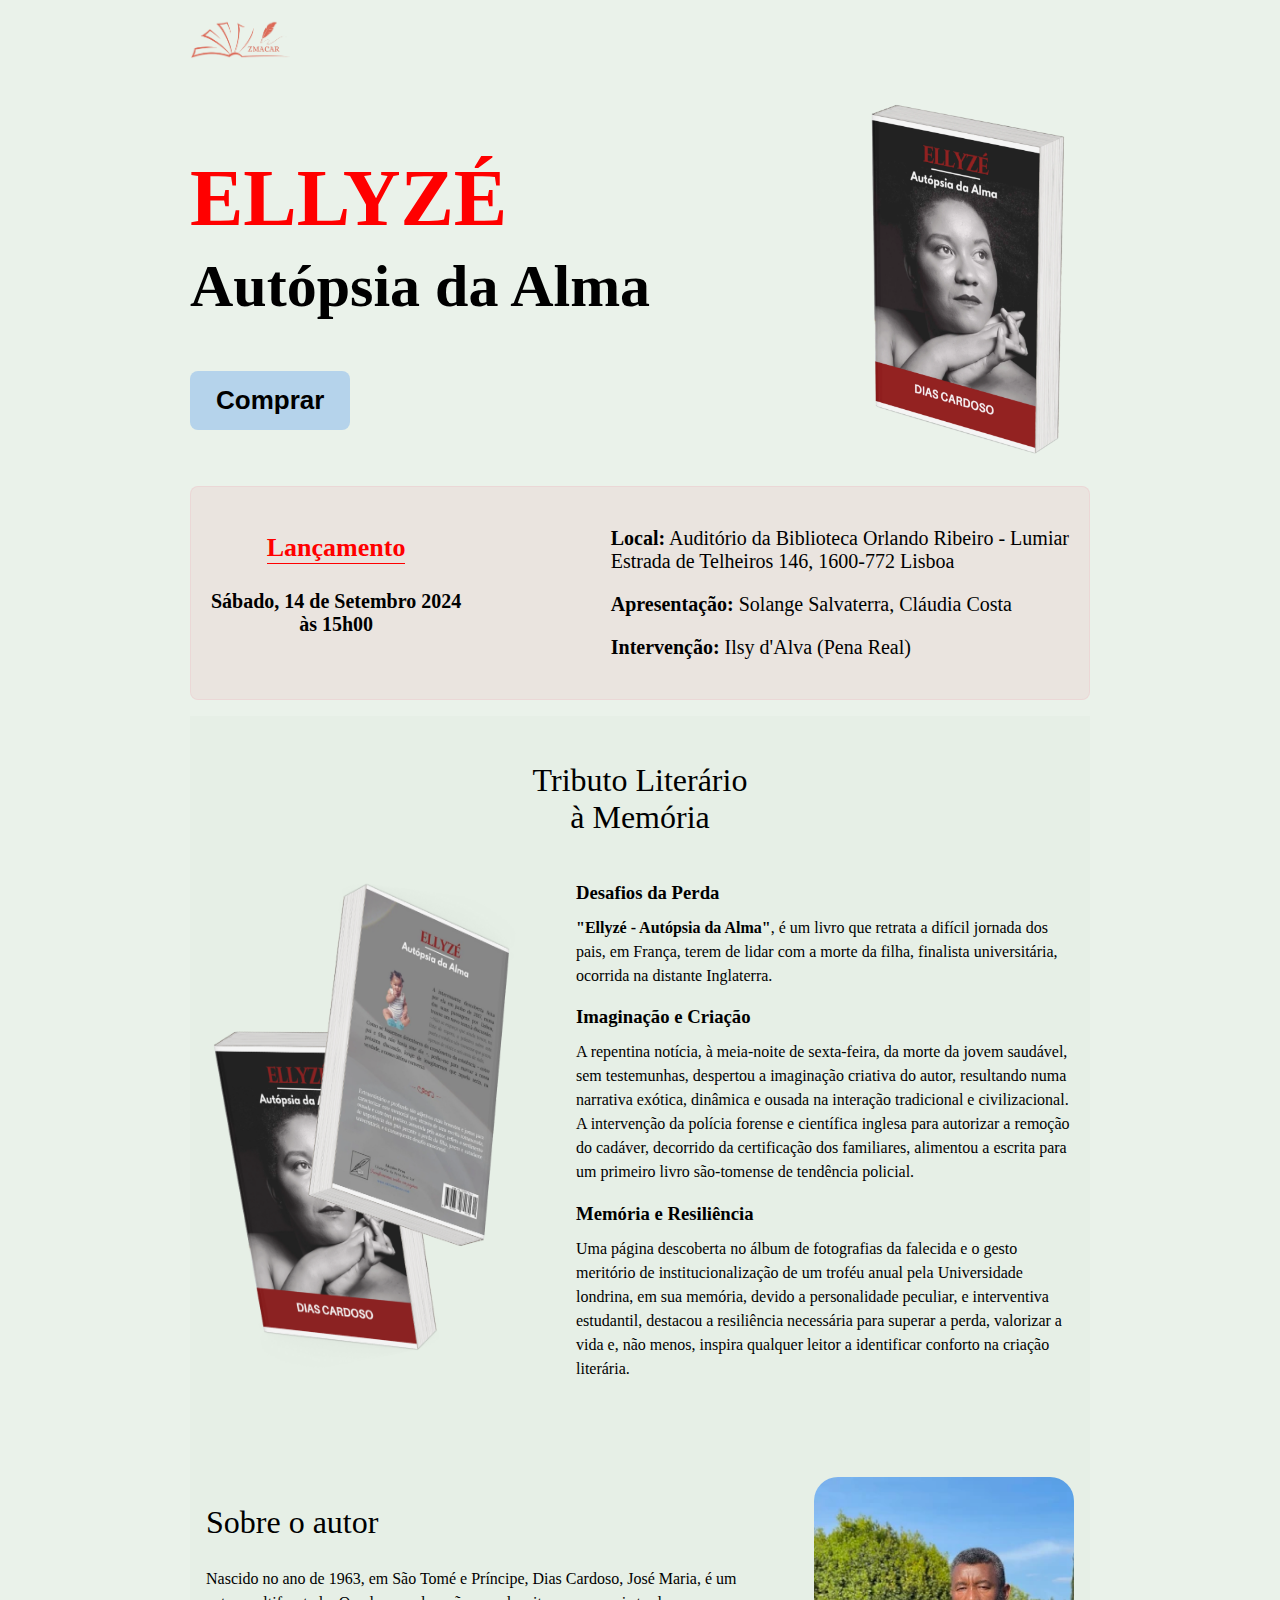
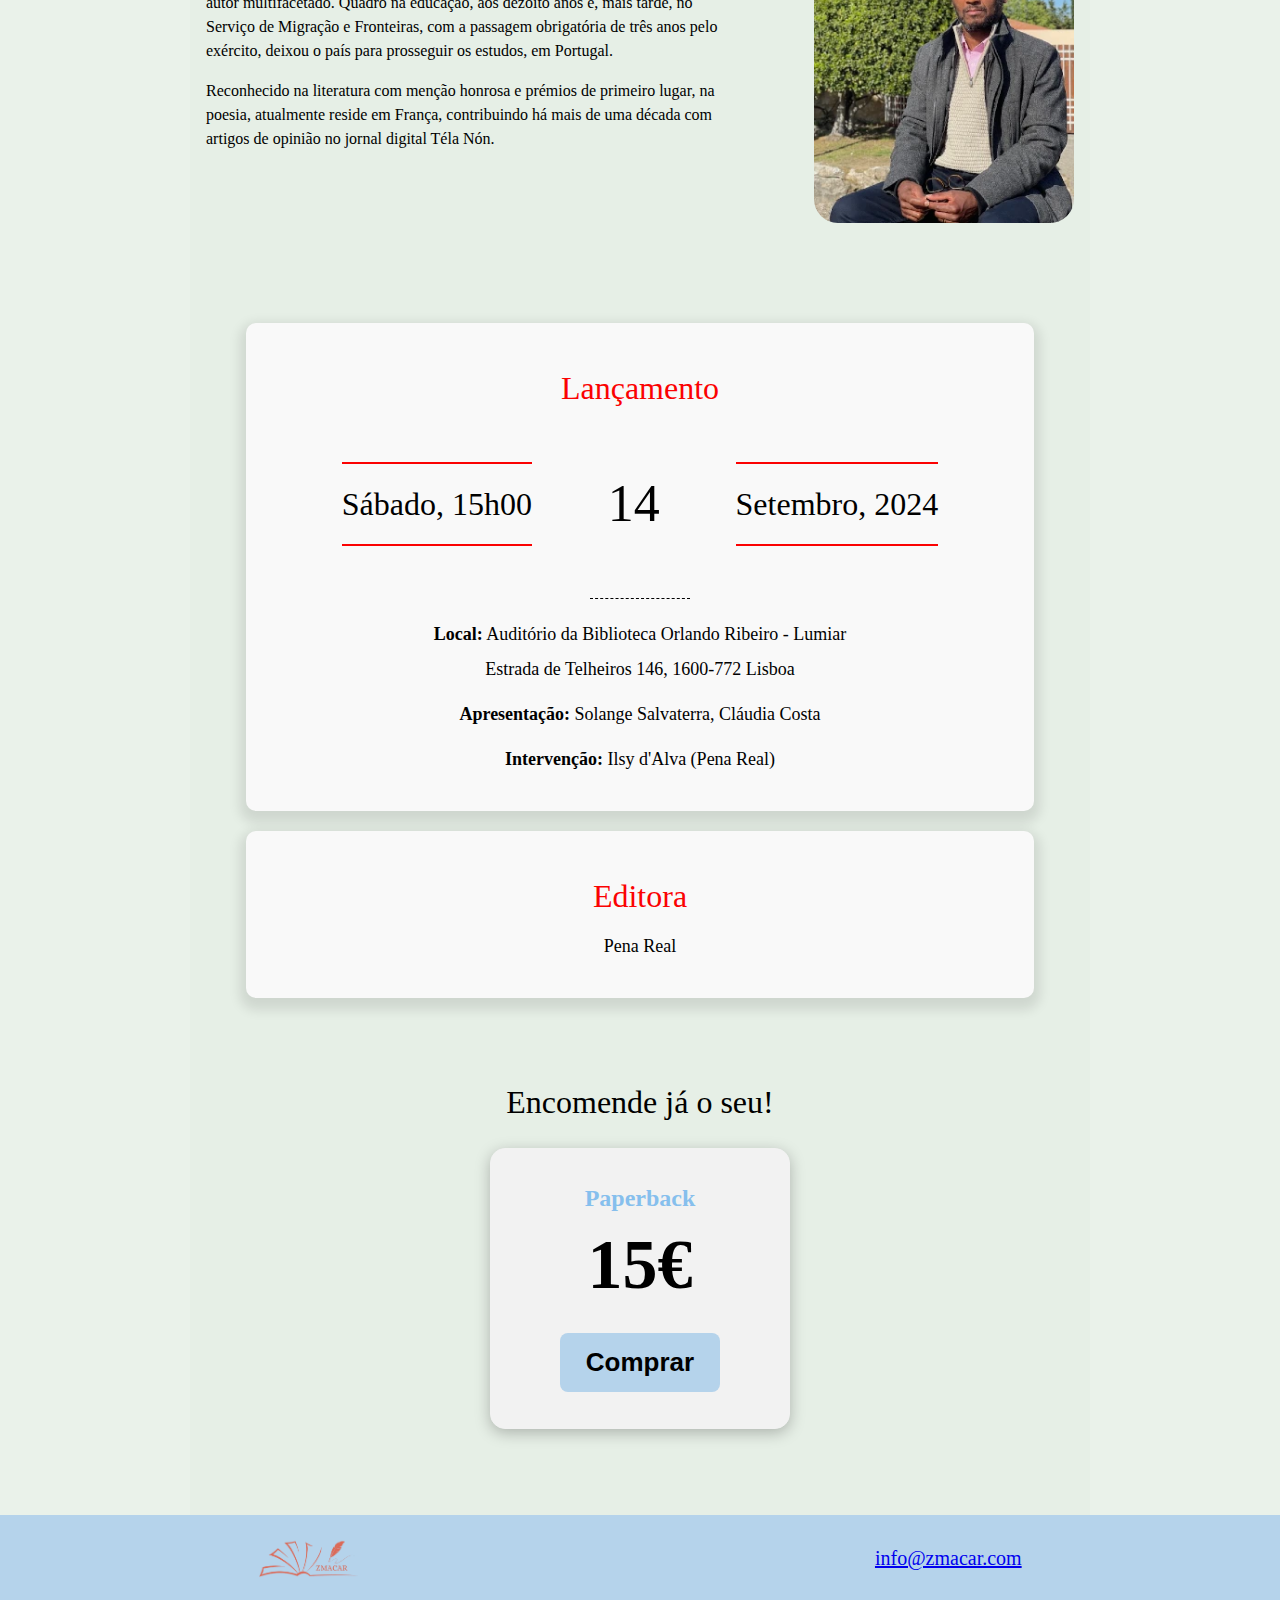
==== commit 5216c2ec: "Updated the launch card with date, address and infos, and styled it Added the launch infos in banner" ====
--- a/index.html
+++ b/index.html
@@ -16,14 +16,25 @@
       <div class="banner-title">
         <h1>ELLYZÉ</h1>
         <h2>Autópsia da Alma</h2>
-        <a href="https://buy.stripe.com/3csbJ98083k12888wA" class="btn-desktop">
+        <a href="https://buy.stripe.com/3csbJ98083k12888wA" class="btn-desktop" target="_blank">
           <button class="btn">Comprar</button>
         </a>
       </div>
       <img src="./images/assets/capa-color.webp" alt="Books Photos" class="book-cover">
-      <a href="https://buy.stripe.com/3csbJ98083k12888wA" class="btn-mobile">
+      <a href="https://buy.stripe.com/3csbJ98083k12888wA" class="btn-mobile" target="_blank">
         <button class="btn">Comprar</button>
       </a>
+    </div>
+    <div class="banner-launch">
+      <div class="banner-date">
+        <p class="title">Lançamento</p>
+        <p class="date">Sábado, 14 de Setembro 2024 <br>às 15h00</p>
+      </div>
+      <div class="banner-infos">
+        <p><strong>Local:</strong> Auditório da Biblioteca Orlando Ribeiro - Lumiar <br>Estrada de Telheiros 146, 1600-772 Lisboa</p>
+        <p><strong>Apresentação:</strong> Solange Salvaterra, Cláudia Costa</p>
+        <p><strong>Intervenção:</strong> Ilsy d'Alva (Pena Real)</p>
+      </div>
     </div>
   </header>
   <main>
@@ -68,10 +79,21 @@
     <section class="launch-editor">
       <div class="launch">
         <h2>Lançamento</h2>
-        <p>Lisboa (brevemente)</p>
+        <div class="launch-date">
+          <p>Sábado, 15h00</p>
+          <p>14</p>
+          <p>Setembro, 2024</p>
+        </div>
+        <span class="dotted"></span>
+        <div class="launch-infos">
+          <p><strong>Local:</strong> Auditório da Biblioteca Orlando Ribeiro - Lumiar</p>
+          <p>Estrada de Telheiros 146, 1600-772 Lisboa</p>
+          <p><strong>Apresentação:</strong> Solange Salvaterra, Cláudia Costa</p>
+          <p><strong>Intervenção:</strong> Ilsy d'Alva (Pena Real)</p>
+        </div>
       </div>
       <div class="editor">
-        <a href="https://edicoespena.com/">
+        <a href="https://edicoespena.com/" target="_blank">
           <h2>Editora</h2>
           <p>Pena Real</p>
         </a>
@@ -89,7 +111,7 @@
           <p>capitulos</p>
           <p>outras coisas talvez</p>
         </div> -->
-        <a href="https://buy.stripe.com/3csbJ98083k12888wA"><button class="btn">Comprar</button></a>
+        <a href="https://buy.stripe.com/3csbJ98083k12888wA" target="_blank"><button class="btn">Comprar</button></a>
       </div>
     </section>
   </main>
@@ -97,7 +119,7 @@
     <nav>
       <div class="socials">
         <img src="./images/assets/logo.webp" alt="site logo" class="logo">
-        <a href="mailto:info@zmacar.com">info@zmacar.com</a>
+        <a href="mailto:info@zmacar.com" target="_blank">info@zmacar.com</a>
       </div>
     </nav>
   </footer>
--- a/style.css
+++ b/style.css
@@ -57,6 +57,39 @@
   text-decoration: none;
 }
 
+.banner-launch {
+  display: flex;
+  justify-content: space-between;
+  background-color: #f23e6714;
+  border: 1px solid #f23e6714;
+  border-radius: 8px;
+  padding: 20px;
+  margin-bottom: 16px;
+}
+
+.banner-launch p {
+  font-size: 20px;
+}
+
+.banner-date {
+  display: flex;
+  flex-direction: column;
+  align-items: center;
+}
+
+.banner-date .title {
+  font-size: 26px;
+  color: red;
+  font-weight: bold;
+  border-bottom: 1px solid;
+}
+
+.date {
+  font-weight: bold;
+  text-align: center;
+  margin-top: 0;
+}
+
 main {
   padding: 20px 16px;
   background-color: #e6efe6;
@@ -137,9 +170,11 @@
 
 .launch-editor {
   display: flex;
+  flex-direction: column;
   margin: 40px 0;
   padding: 0;
   border-radius: 10px;
+  gap: 20px;
 }
 
 .launch-editor a {
@@ -164,14 +199,14 @@
 }
 
 .launch-editor h2 {
-  font-size: 20px;
-  color: #333;
+  font-size: 32px;
+  color: #fb0202;
   margin-bottom: 10px;
 }
 
 .launch-editor p {
   font-size: 18px;
-  color: #666;
+  color: black;
 }
 
 .launch-editor .launch:hover,
@@ -181,7 +216,6 @@
   background-color: #f0f0f0;
 }
 
-.launch-editor .launch:hover h2,
 .launch-editor .launch:hover p,
 .launch-editor .editor:hover h2,
 .launch-editor .editor:hover p,
@@ -192,6 +226,45 @@
   color: #444;
 }
 
+.launch-date {
+  display: flex;
+  justify-content: space-evenly;
+  align-items: center;
+  line-height: 2.5;
+  margin: 32px 0 16px;
+}
+
+.launch-date p {
+  line-height: 2.5;
+  margin: 0;
+}
+
+.launch-date p:nth-child(1),
+.launch-date p:nth-child(3) {
+  font-size: 32px;
+  border-top: 2px solid #fb0202;
+  border-bottom: 2px solid #fb0202;
+}
+
+.launch-date p:nth-child(2) {
+  font-size: 52px;
+}
+
+.dotted {
+  display: inline-block;
+  width: 100px;
+  border-top: 1px dashed;
+  margin: 0 auto;
+}
+
+.launch-infos p:nth-child(1) {
+  margin-bottom: 0;
+}
+
+.launch-infos p:nth-child(2) {
+  margin-top: 8px;
+}
+
 .logo {
   width: 50px;
 }
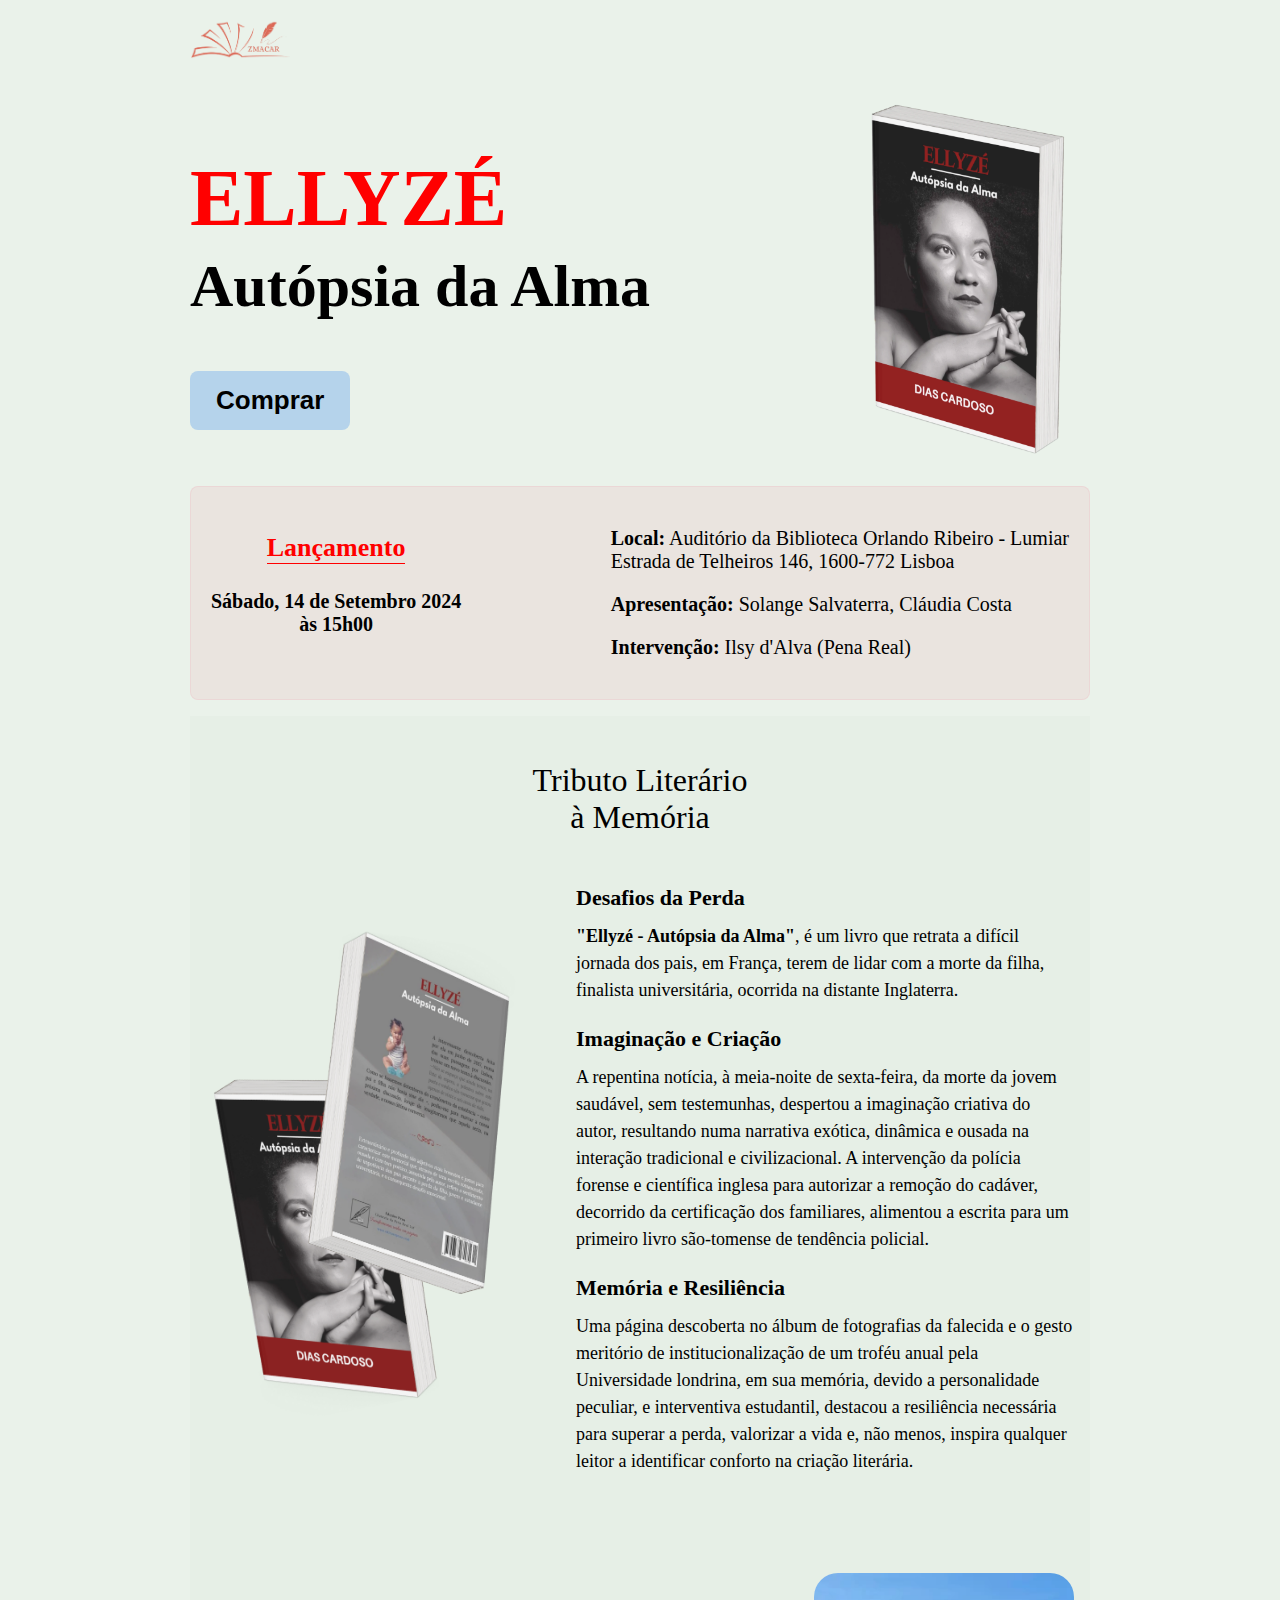
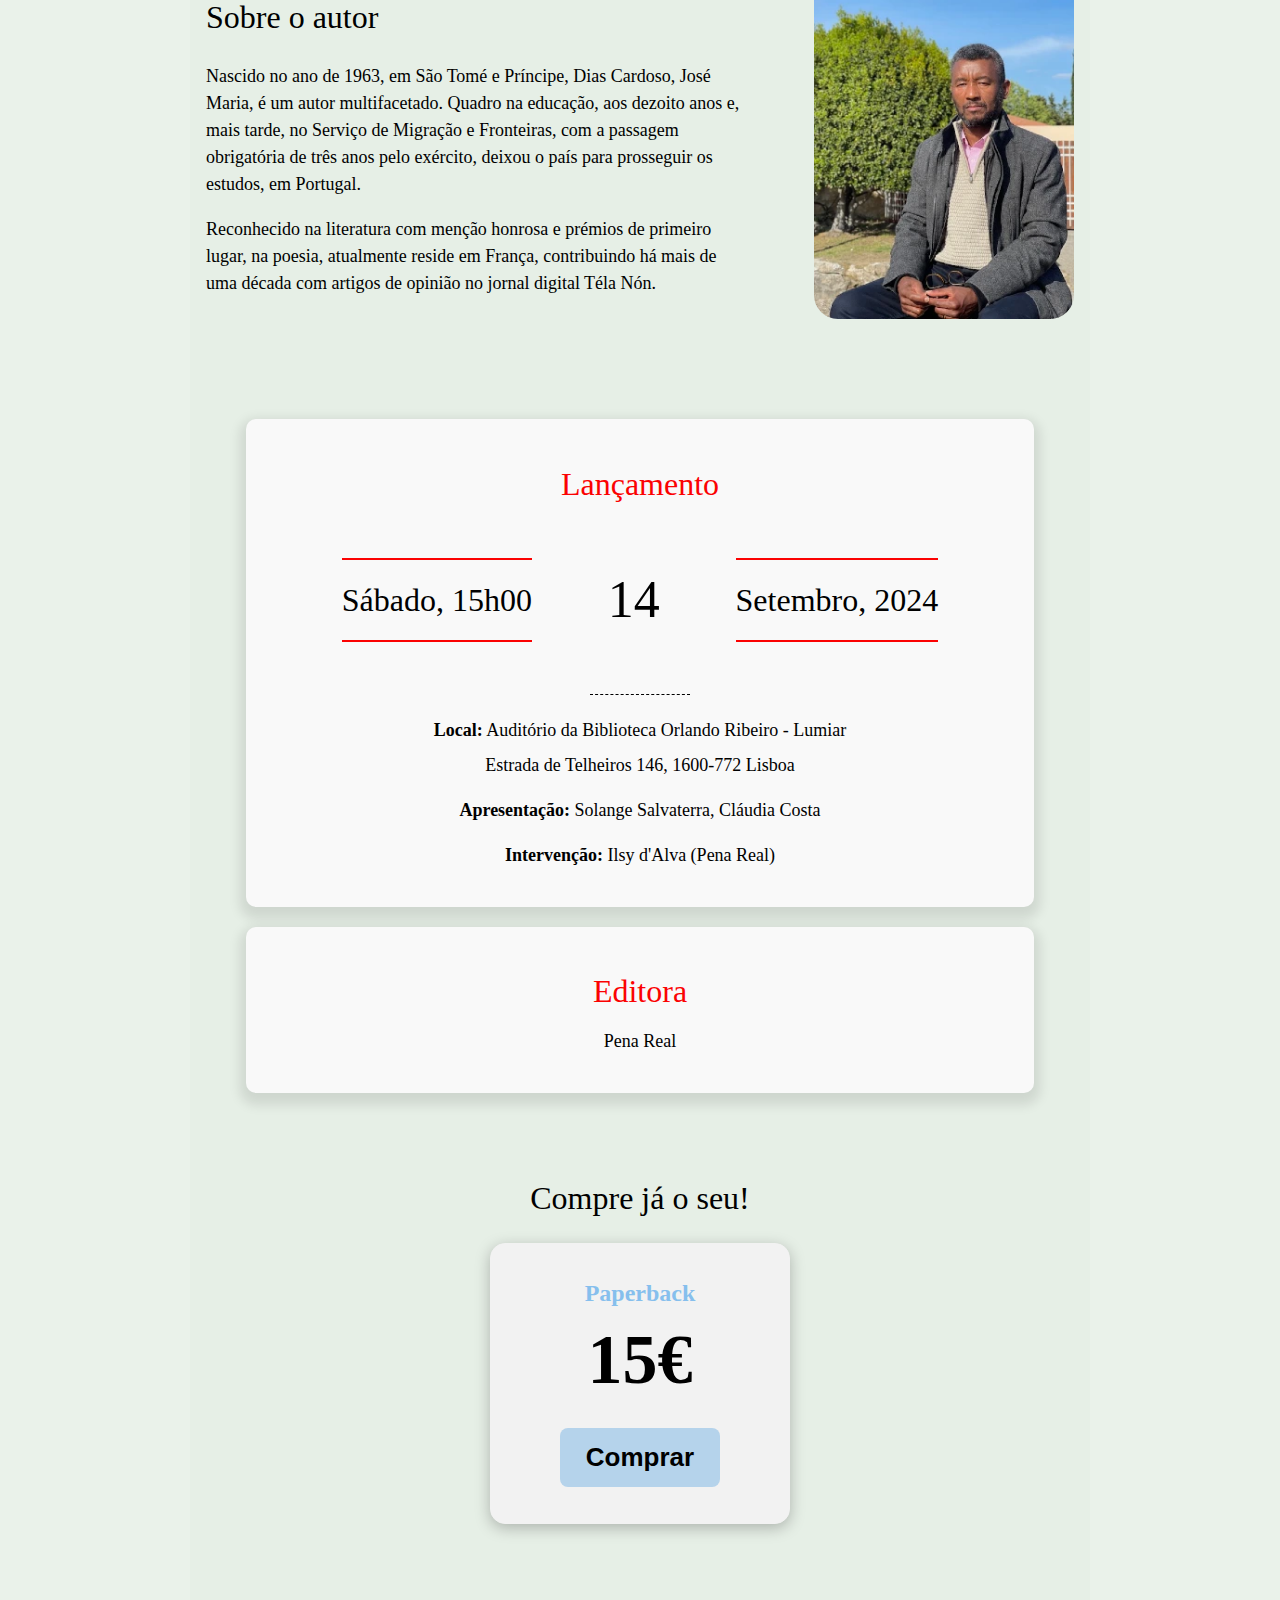
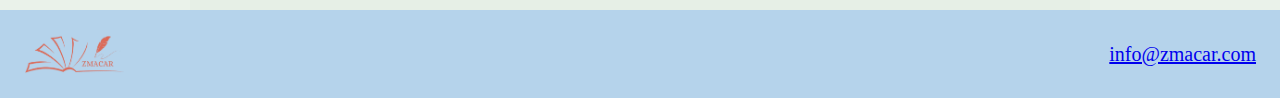
==== commit dd2c30b5: "Increased text size for better readability" ====
--- a/index.html
+++ b/index.html
@@ -100,7 +100,8 @@
       </div>
     </section>
     <section class="price">
-      <h2>Encomende já o seu!</h2>
+      <!-- <h2>Encomende já o seu!</h2> -->
+      <h2>Compre já o seu!</h2>
       <div class="card">
         <div class="card-content">
           <h3 class="card-title">Paperback</h3>
--- a/style.css
+++ b/style.css
@@ -59,16 +59,18 @@
 
 .banner-launch {
   display: flex;
-  justify-content: space-between;
+  flex-direction: column;
+  width: 84%;
+  margin: auto;
+  text-align: center;
   background-color: #f23e6714;
   border: 1px solid #f23e6714;
   border-radius: 8px;
   padding: 20px;
-  margin-bottom: 16px;
 }
 
 .banner-launch p {
-  font-size: 20px;
+  font-size: 18px;
 }
 
 .banner-date {
@@ -78,7 +80,7 @@
 }
 
 .banner-date .title {
-  font-size: 26px;
+  font-size: 24px;
   color: red;
   font-weight: bold;
   border-bottom: 1px solid;
@@ -105,10 +107,12 @@
 
 main .paragraph-title {
   margin-bottom: 0;
+  font-size: 22px;
 }
 
 main .book-paragraph {
   margin-top: 8px;
+  font-size: 18px;
 }
 
 main .book {
@@ -117,6 +121,10 @@
 
 main .book .mobile-hide {
   display: none;
+}
+
+main .author-paragraph {
+  font-size: 18px;
 }
 
 main .author-image {
@@ -186,7 +194,7 @@
   flex: 1;
   margin: 0 12px;
   text-align: center;
-  padding: 0;
+  padding: 16px;
   background-color: #f9f9f9;
   border-radius: 10px;
   box-shadow: 0px 6px 12px 6px rgba(0, 0, 0, 0.1);
@@ -199,7 +207,7 @@
 }
 
 .launch-editor h2 {
-  font-size: 32px;
+  font-size: 26px;
   color: #fb0202;
   margin-bottom: 10px;
 }
@@ -241,13 +249,13 @@
 
 .launch-date p:nth-child(1),
 .launch-date p:nth-child(3) {
-  font-size: 32px;
+  font-size: 18px;
   border-top: 2px solid #fb0202;
   border-bottom: 2px solid #fb0202;
 }
 
 .launch-date p:nth-child(2) {
-  font-size: 52px;
+  font-size: 28px;
 }
 
 .dotted {
@@ -335,6 +343,22 @@
     display: block;
   }
 
+  .banner-launch {
+    width: auto;
+    justify-content: space-between;
+    flex-direction: initial;
+    margin-bottom: 16px;
+    text-align: initial;
+  }
+
+  .banner-launch p {
+    font-size: 20px;
+  }
+
+  .banner-date .title {
+    font-size: 26px;
+  }
+
   main section {
     margin: 80px 0;
   }
@@ -366,10 +390,6 @@
     display: block;
     width: 320px;
     height: 500px;
-  }
-
-  main .paragraph-title {
-    margin-bottom: 0;
   }
 
   main .book-paragraph {
@@ -439,9 +459,17 @@
     padding: 20px;
   }
 
-  footer .socials {
-    padding: 24px 0px;
-    justify-content: space-around;
+  .launch-editor h2 {
+    font-size: 32px;
+  }
+
+  .launch-date p:nth-child(1),
+  .launch-date p:nth-child(3) {
+    font-size: 32px;
+  }
+
+  .launch-date p:nth-child(2) {
+    font-size: 52px;
   }
 
   footer .socials a {
